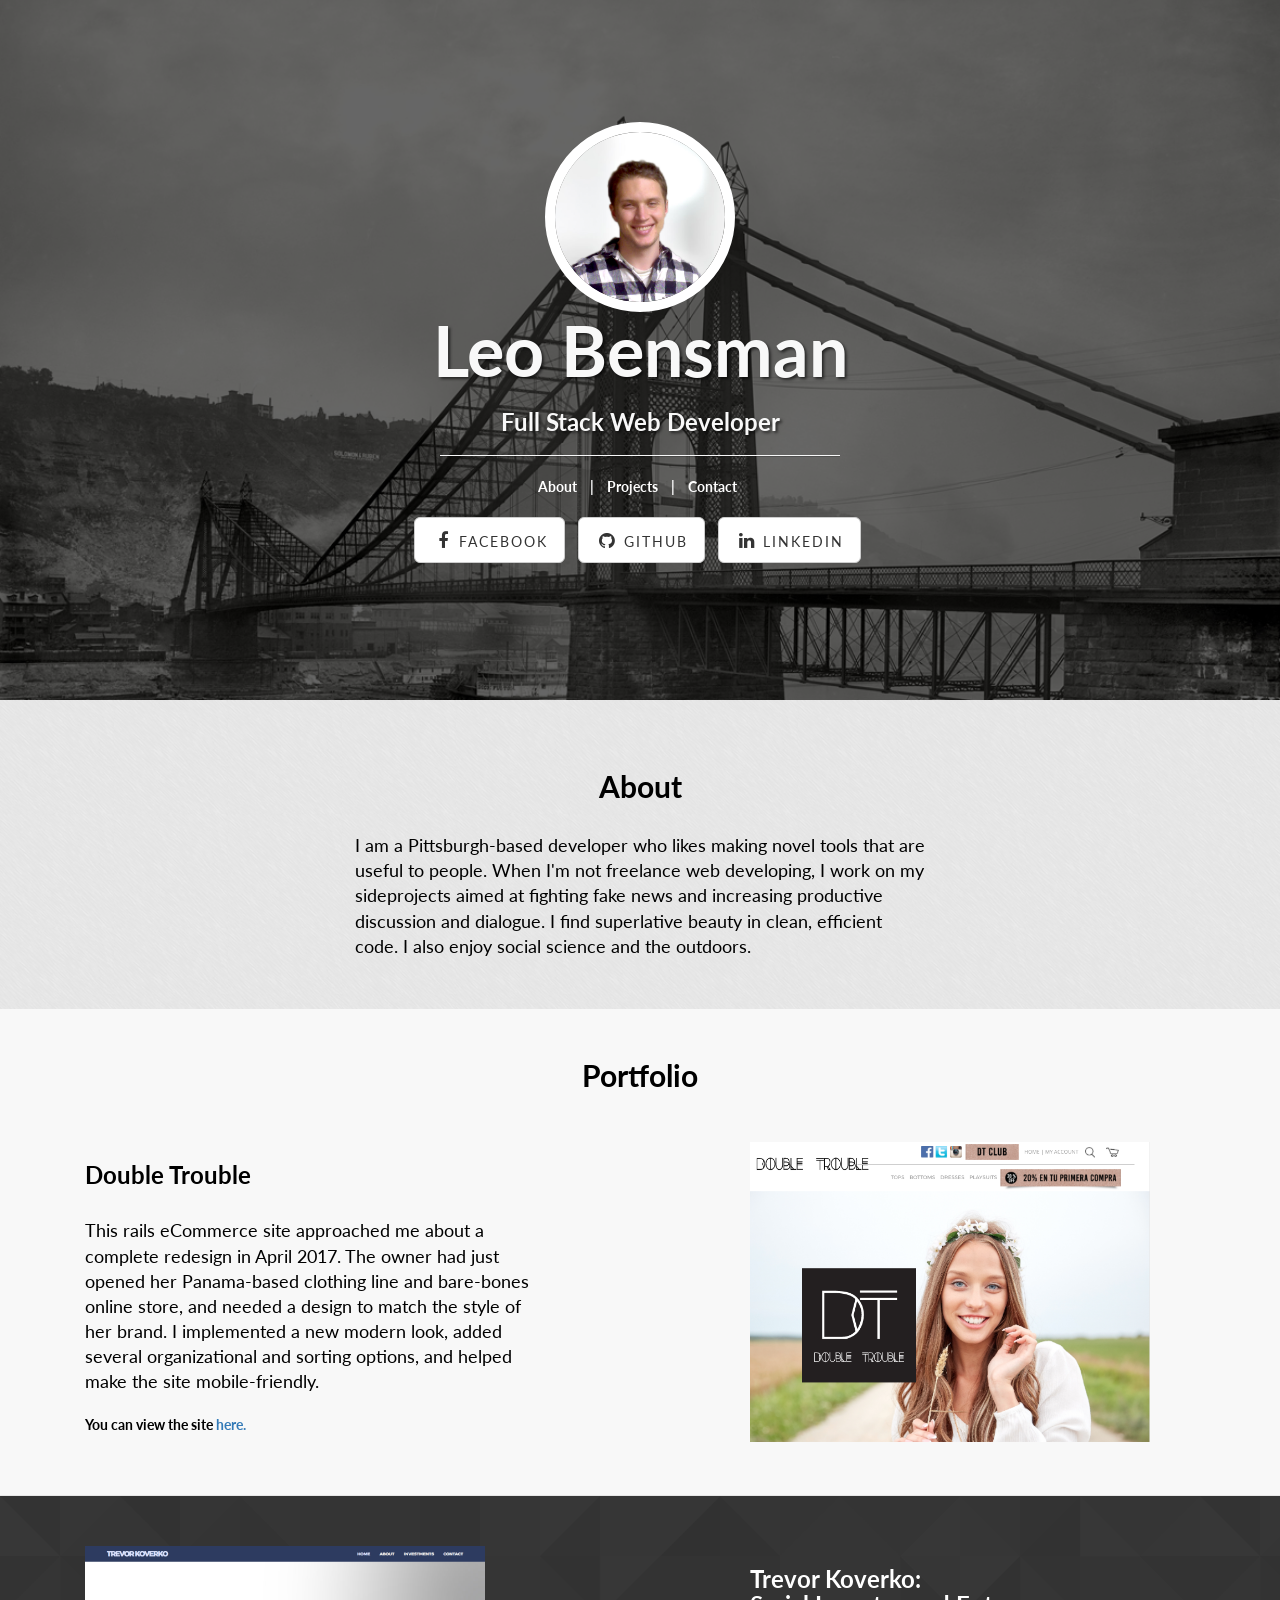
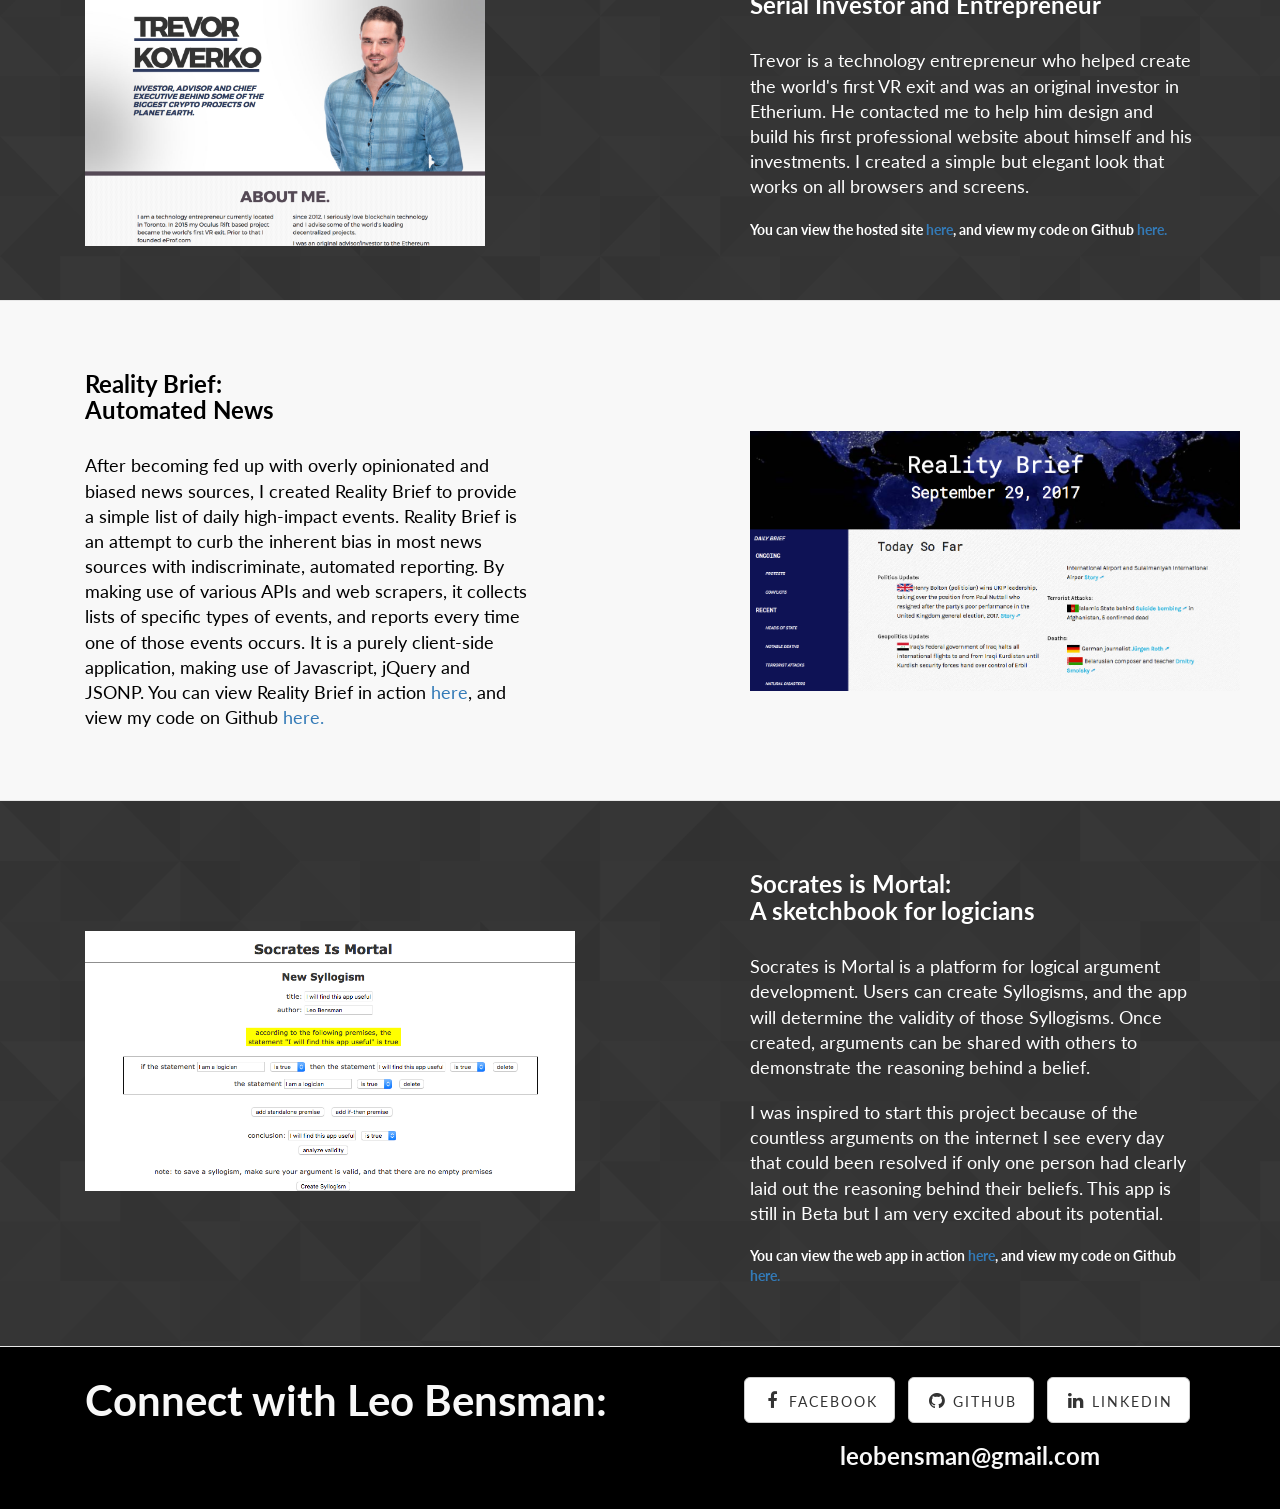
==== index.html @ 029ba8ca "updated information" ====
<!DOCTYPE html>
<html lang="en">

<head>

    <meta charset="utf-8">
    <meta http-equiv="X-UA-Compatible" content="IE=edge">
    <meta name="viewport" content="width=device-width, initial-scale=1">
    <meta name="description" content="">
    <meta name="author" content="">

    <title>Leo Bensman</title>

    <!-- CSS Recet -->
    <link href="css/reset.min.css" rel="stylesheet">

    <!-- Bootstrap Core CSS -->
    <link href="css/bootstrap.min.css" rel="stylesheet">

    <!-- Custom CSS -->
    <link href="css/landing-page.css" rel="stylesheet">

    <!-- Custom Fonts -->
    <link href="font-awesome/css/font-awesome.min.css" rel="stylesheet" type="text/css">
    <link href="https://fonts.googleapis.com/css?family=Lato:300,400,700,300italic,400italic,700italic" rel="stylesheet" type="text/css">

    <!-- HTML5 Shim and Respond.js IE8 support of HTML5 elements and media queries -->
    <!-- WARNING: Respond.js doesn't work if you view the page via file:// -->
    <!--[if lt IE 9]>
        <script src="https://oss.maxcdn.com/libs/html5shiv/3.7.0/html5shiv.js"></script>
        <script src="https://oss.maxcdn.com/libs/respond.js/1.4.2/respond.min.js"></script>
    <![endif]-->

</head>

<body>

    <!-- Header -->
    <div class="background-image"></div>
    <div class="intro-header">
        <div class="container">

            <div class="row">
                <div class="col-lg-12">
                    <div class="intro-message">
                        <img id='profile' src="img/profile.png">
                        <h1>Leo Bensman</h1>
                        <h3>Full Stack Web Developer</h3>
                        <hr class="intro-divider">
                        <ul class="list-inline">
                            <li>
                                <a href="#about">About</a>
                            </li>
                            <li class="footer-menu-divider">|</li>
                            <li>
                                <a href="#projects">Projects</a>
                            </li>
                            <!-- <li class="footer-menu-divider">|</li> -->
                            <!-- <li> -->
                                <!-- <a href="#samples">Code Samples</a> -->
                            <!-- </li> -->
                            <!-- <li class="footer-menu-divider">|</li>                        
                                <a target="_blank" href="./leobensman_resume.pdf">Resumé</a>
                            </li> -->
                            <li class="footer-menu-divider">|</li> 
                            <li>                       
                                <a href="#contact">Contact</a>
                            </li>
                        </ul>
                        <ul class="list-inline intro-social-buttons">
                            <li>
                                <a href="https://facebook.com/leobensman" class="btn btn-default btn-lg"><i class="fa fa-facebook fa-fw"></i> <span class="network-name">Facebook</span></a>
                            </li>
                            <li>
                                <a href="https://github.com/LeoPCI" class="btn btn-default btn-lg"><i class="fa fa-github fa-fw"></i> <span class="network-name">Github</span></a>
                            </li>
                            <li>
                                <a href="https://www.linkedin.com/in/leo-bensman-19858359" class="btn btn-default btn-lg"><i class="fa fa-linkedin fa-fw"></i> <span class="network-name">Linkedin</span></a>
                            </li>
                        </ul>

                    </div>
                </div>
            </div>

        </div>
        <!-- /.container -->

    </div>
    <!-- /.intro-header -->

    <div id="paralax-spacing"></div>

    <!-- Page Content -->
    <div id="page-content">
    <a  name="about"></a>

    <div class="content-section-c">

        <div class="container about">
            <div class="row">
                    <h2 class="section-heading">About</h2>
                    <p class="lead">I am a Pittsburgh-based developer who likes making novel tools that are useful to people. When I'm not freelance web developing, I work on my sideprojects aimed at fighting fake news and increasing productive discussion and dialogue. I find superlative beauty in clean, efficient code. I also enjoy social science and the outdoors.</p>
            </div>

        </div>
        <!-- /.container -->

    </div>
    <!-- /#about -->

    <div id="project-header"><h2 class="section-heading">Portfolio</h2></div>

	<a  name="projects"></a>

    <div class="content-section-a">

        <div class="container">

            <div class="row">
                <div class="col-lg-5 col-sm-6">
                    <div class="clearfix"></div>
                    <h3 class="section-heading">Double Trouble</h3>
                    <p class="lead">This rails eCommerce site approached me about a complete redesign in April 2017. The owner had just opened her Panama-based clothing line and bare-bones online store, and needed a design to match the style of her brand. I implemented a new modern look, added several organizational and sorting options, and helped make the site mobile-friendly. <p>You can view the site <a target="_blank" href="http://shopdoubletrouble.com/">here.</a></p>
                </div>
                <div class="col-lg-5 col-lg-offset-2 col-sm-6">
                        <div class="webpiece" id="doubletrouble">
                        <div class="clickme">
                            <a target="_blank" href="https://leopci.github.io/Berkshire_Midwifery/"><div class="fullclick">visit website</div></a>
                        </div>
                    </div>
                </div>
            </div>

        </div>
        <!-- /.container -->

    </div>
    <!-- /.content-section-a -->

    <div class="content-section-b">

        <div class="container">

            <div class="row">
                <div class="col-lg-5 col-lg-offset-1 col-sm-push-6  col-sm-6">
                    <div class="clearfix"></div>
                    <h3 class="section-heading">Trevor Koverko:<br>Serial Investor and Entrepreneur</h3>
                    <p class="lead">Trevor is a technology entrepreneur who helped create the world's first VR exit and was an original investor in Etherium. He contacted me to help him design and build his first professional website about himself and his investments. I created a simple but elegant look that works on all browsers and screens.</p> <p> You can view the hosted site <a target="_blank" href="https://leopci.github.io/Trevor_Koverko/">here</a>, and view my code on Github <a target="_blank" href="https://github.com/LeoPCI/socratesismortal/">here.</a></p> 
                </div>
                <div class="col-lg-5 col-sm-pull-6  col-sm-6">
                    <!-- <img class="img-responsive" src="img/SocratesIsMortal.png" alt=""> -->
                    <div class="webpiece" id="trevor">
                        <div class="clickme">
                            <a target="_blank" href="http://www.socratesismortal.com"><div class="rightclick">visit website</div></a><a target="_blank" href="https://github.com/LeoPCI/socratesismortal"><div class="leftclick">view code on Github</div></a>
                        </div>
                    </div>
                </div>

            </div>
            <!-- /.container -->

        </div>
    </div>

    <!-- /.content-section-b -->

    <div class="content-section-a">

        <div class="container">
            <div class="row">
                <div class="col-lg-5 col-sm-6">
                    <h3 class="section-heading">Reality Brief:<br>Automated News</h3>
                    <p class="lead">After becoming fed up with overly opinionated and biased news sources, I created Reality Brief to provide a simple list of daily high-impact events. Reality Brief is an attempt to curb the inherent bias in most news sources with indiscriminate, automated reporting. By making use of various APIs and web scrapers, it collects lists of specific types of events, and reports every time one of those events occurs. It is a purely client-side application, making use of Javascript, jQuery and JSONP. You can view Reality Brief in action <a target="_blank" href="http://www.realitybrief.com">here</a>, and view my code on Github <a target="_blank" href="https://github.com/LeoPCI/news_machine/">here.</a></p>
                </div>
                <div class="col-lg-5 col-lg-offset-2 col-sm-6">
                    <!-- <img class="img-responsive" src="img/news_machine.png" alt="">-->
                    <div class="webpiece" id="news">
                        <div class="clickme">
                            <a target="_blank" href="http://www.realitybrief.com"><div class="rightclick">visit website</div></a><a target="_blank" href="https://github.com/LeoPCI/news_machine/"><div class="leftclick">view code on Github</div></a>
                        </div>
                    </div>
                </div>
            </div>

        </div>
        <!-- /.container -->

    </div>
    <!-- /.content-section-a -->

    <div class="content-section-b">

        <div class="container">

            <div class="row">
                <div class="col-lg-5 col-lg-offset-1 col-sm-push-6  col-sm-6">
                    <div class="clearfix"></div>
                    <h3 class="section-heading">Socrates is Mortal:<br>A sketchbook for logicians</h3>
                    <p class="lead">Socrates is Mortal is a platform for logical argument development. Users can create Syllogisms, and the app will determine the validity of those Syllogisms. Once created, arguments can be shared with others to demonstrate the reasoning behind a belief. </p><p class="lead">I was inspired to start this project because of the countless arguments on the internet I see every day that could been resolved if only one person had clearly laid out the reasoning behind their beliefs. This app is still in Beta but I am very excited about its potential. <p> You can view the web app in action <a target="_blank" href="http://www.socratesismortal.com">here</a>, and view my code on Github <a target="_blank" href="https://github.com/LeoPCI/socratesismortal/">here.</a></p> 
                </div>
                <div class="col-lg-5 col-sm-pull-6  col-sm-6">
                    <!-- <img class="img-responsive" src="img/SocratesIsMortal.png" alt=""> -->
                    <div class="webpiece" id="socrates">
                        <div class="clickme">
                            <a target="_blank" href="http://www.socratesismortal.com"><div class="rightclick">visit website</div></a><a target="_blank" href="https://github.com/LeoPCI/socratesismortal"><div class="leftclick">view code on Github</div></a>
                        </div>
                    </div>
            </div>

        </div>
        <!-- /.container -->

    </div>

    <!-- <a  name="samples"></a> -->

    <!-- <div class="content-section-c"> -->

        <!-- <div class="container extra"> -->
<!-- 
                <h2 class="section-heading">Mini Projects</h2>
                <div class="row">

                <div class="col-lg-5 col-lg-offset-2 col-sm-6" id="sample">
                    <p>Conway's Game of Life<br>
                        <a target="_blank" href="https://leopci.github.io/Conways-Game-of-Life/">URL</a><br>
                        <a target="_blank" href="https://github.com/LeoPCI/Conways-Game-of-Life">Github</a>
                    </p>
                    <p>Hangman<br>
                        <a target="_blank" href="https://hangmanwithsinatra.herokuapp.com/">URL</a><br>
                        <a target="_blank" href="https://github.com/LeoPCI/hangman">Github</a>
                    </p>
                </div>
                <div class="col-lg-5 col-sm-6" id="sample">
                    <img class="img-responsive" src="img/conway.png" alt=""><br>
                    <img class="img-responsive" src="img/hangman.png" alt=""><br> 
                </div>
                <div class="col-lg-5 col-lg-offset-2 col-sm-6" id="sample">
                    <p>Sample Webstore<br>
                        <a target="_blank" href="https://leopci.github.io/qlik_store_frontpage/">URL</a><br>
                        <a target="_blank" href="https://github.com/LeoPCI/qlik_store_frontpage">Github</a>
                    </p>
                    <p>Caesar Cypher: <br>low-quality encryption<br>
                        <a target="_blank" href="https://caesarcypher.herokuapp.com/">URL</a><br>
                        <a target="_blank" href="https://github.com/LeoPCI/caesar_cypher_with_sinatra">Github</a>
                    </p>
                </div>
                <div class="col-lg-5 col-sm-6" id="sample">
                    <img class="img-responsive" src="img/webstore.png"><br>
                    <img class="img-responsive" src="img/cypher.png">
                </div>
                </div>
            </div>

            </div> -->

       <!--  </div> -->
        <!-- /.container -->

    </div>
    <!-- /.content-section-a -->


	<a  name="contact"></a>
    <div class="banner">

        <div class="container">

            <div class="row">
                <div class="col-lg-6">
                    <h2>Connect with Leo Bensman:</h2>
                </div>
                <div class="col-lg-6">
                    <ul class="list-inline banner-social-buttons">
                        <li>
                            <a href="https://facebook.com/leobensman" class="btn btn-default btn-lg"><i class="fa fa-facebook fa-fw"></i> <span class="network-name">Facebook</span></a>
                        </li>
                        <li>
                            <a href="https://github.com/LeoPCI" class="btn btn-default btn-lg"><i class="fa fa-github fa-fw"></i> <span class="network-name">Github</span></a>
                        </li>
                        <li>
                            <a href="https://www.linkedin.com/in/leo-bensman-19858359" class="btn btn-default btn-lg"><i class="fa fa-linkedin fa-fw"></i> <span class="network-name">Linkedin</span></a>
                        </li>
                    </ul>
                </div>
            <h3>leobensman@gmail.com</h3>
            </div>

        </div>
        <!-- /.container -->

    </div>

    </div> 
    <!-- /#page-content -->
    
    <!-- /.banner -->

    <!-- jQuery -->
    <script src="js/jquery.js"></script>

    <!-- Bootstrap Core JavaScript -->
    <script src="js/bootstrap.min.js"></script>
    <!-- Custom Javascript -->
    <script src="js/custom.js"></script>

</body>

</html>
---- css/landing-page.css ----
/*
 * Start Bootstrap - Landing Page (http://startbootstrap.com/)
 * Copyright 2013-2016 Start Bootstrap
 * Licensed under MIT (https://github.com/BlackrockDigital/startbootstrap/blob/gh-pages/LICENSE)
 */

 /*preinstalled*/

body,
html {
    width: 100%;
    height: 100%;
}

body,
h1,
h2,
h3,
h4,
h5,
h6 {
    font-family: "Lato","Helvetica Neue",Helvetica,Arial,sans-serif;
    font-weight: 700;
}

.topnav {
    font-size: 14px; 
}

.lead {
    font-size: 18px;
    font-weight: 400;
    text-align: left;
}

.about .lead {
    width: 50%;
    margin: auto;
}

.intro-header {
    /*padding-top: 50px;*/ /* If you're making other pages, make sure there is 50px of padding to make sure the navbar doesn't overlap content! */
    text-align: center;
    color: #f8f8f8;
    left: 0;
}

.background-image {
    position: fixed;
    width: 100%;
    height: 100%;
    background: url(../background.jpg) no-repeat center center;
    background-size: cover;
    -webkit-filter: brightness(.4)
}

.intro-message {
    position: relative;
    padding-top: 20%;
    padding-bottom: 20%;
}

.intro-message > h1 {
    margin: 0;
    text-shadow: 2px 2px 3px rgba(0,0,0,0.6);
    font-size: 5em;
}

.intro-divider {
    width: 400px;
    border-top: 1px solid #f8f8f8;
    border-bottom: 1px solid rgba(0,0,0,0.2);
}

.intro-message > h3 {
    text-shadow: 2px 2px 3px rgba(0,0,0,0.6);
}

@media(max-width:767px) {
    .intro-message {
        padding-bottom: 15%;
    }

    .intro-message > h1 {
        font-size: 3em;
    }

    ul.intro-social-buttons > li {
        display: block;
        margin-bottom: 20px;
        padding: 0;
    }

    ul.intro-social-buttons > li:last-child {
        margin-bottom: 0;
    }

    .intro-divider {
        width: 100%;
    }
}

.network-name {
    text-transform: uppercase;
    font-size: 14px;
    font-weight: 400;
    letter-spacing: 2px;
}

.content-section-a {
    padding: 50px 0;
    background-color: #f8f8f8;
    position: relative;
    color: black;
}

.content-section-b {
    padding: 50px 0;
    border-top: 1px solid #e7e7e7;
    border-bottom: 1px solid #e7e7e7;
    background:url(../img/footer_lodyas.png);
    color: white;
    position: relative;
}

.section-heading {
    margin-bottom: 30px;
}

.section-heading-spacer {
    float: left;
    width: 200px;
    border-top: 3px solid #e7e7e7;
}

.banner {
    padding: 30px 0;
    color: #f8f8f8;
    /*background: rgba(0,0,0,0.7);*/
    background-color: black;
    background-size: cover;
    position: relative;
    /*top: 90;*/
    /*background:url(../img/footer_lodyas.png);*/
}

.banner h2 {
    margin: 0;
    text-shadow: 2px 2px 3px rgba(0,0,0,0.6);
    font-size: 3em;
}

.banner h3 {
    float: right;
    margin-right: 110px;
}

.banner ul {
    margin-bottom: 0;
}

.banner-social-buttons {
    float: right;
    margin-top: 0;
}

@media(max-width:1199px) {
    ul.banner-social-buttons {
        float: left;
        margin-top: 15px;
    }
}

@media(max-width:767px) {
    .banner h2 {
        margin: 0;
        text-shadow: 2px 2px 3px rgba(0,0,0,0.6);
        font-size: 3em;
    }

    ul.banner-social-buttons > li {
        display: block;
        margin-bottom: 20px;
        padding: 0;
    }

    ul.banner-social-buttons > li:last-child {
        margin-bottom: 0;
    }
}

footer {
    padding: 50px 0;
    background-color: #f8f8f8;
    position: relative;
}

p.copyright {
    margin: 15px 0 0;
}


/*custom*/

/*.extra div {
    border: 4px solid white;
    float: left;
    max-width: 400px;
    display: inline-block;
}*/

#sample {
    position: relative;
    float: left;
    width: auto;
}

#sample img {
    height: 80px;
}

#sample p {
    padding-bottom: 30px;
    text-align: left;
}

a {
    padding-top: 10px;
}

/*parallax*/
#page-content {
    position: relative;
}

.intro-header {
    position: absolute;
    width: 100%;
    top: -120px;
}

#paralax-spacing {
    height: 700px;
    width: 1px;
}

/*Image Hover*/
.webpiece {
    height: 260px;
    width: 490px;
    margin-top: 80px;
}

.clickme {
    width: 100%;
    height: 100%;
    display: none;
}

.leftclick, .rightclick, .fullclick {
    display: inline-block;
    width: 50%;
    height: 100%;
    text-align: center;
    line-height: 250px;
    color: rgba(255,255,255,.6);
    font-size: 1.4em;
}

.leftclick {
    background-color: rgba(0,0,0,0.2);;
}

.rightclick {
    background-color: rgba(0,0,0,.2);
}

.fullclick {
    width: 100%;
    line-height: 300px;
    background-color: rgba(0,0,0,.2);;
}

/*specific image previews*/
#news {
    background: url(../img/realitybrief.png);
    background-size: 100%;
}

#socrates {
    background: url(../img/SocratesIsMortal.png);
    background-size: 100%;
}

#doubletrouble {
    background: url(../img/doubletrouble.png);
    background-size: 100%;
    height: 300px;
    width: 400px;
    margin-top: 0px;
}

#trevor {
    background: url(../img/trevor.png);
    background-size: 100%;
    height: 300px;
    width: 400px;
    margin-top: 0px;
}

/*#midwife {
    background: url(../img/berkshire_midwifery.png);
    background-size: 100%;
}*/

/*profile image*/
#profile {
    width: 190px;
    border-radius: 150px;
    margin-top: 20px;
    border: 10px solid white;
}

/*about me*/
.content-section-c {
    padding: 50px 0;
    background: url(../img/brushed.png);
    position: relative;
    color: black;
    text-align: center;
}

/*not footer*/
#notfooter {
    text-align: center;
    padding: 10px;
    margin: 0px;
}

/*navigation*/
ul a {
    color: white;
}

ul {
    margin-bottom: 20px;
}

ul a:hover {
    color: white;
}

/*project header*/
#project-header {
    width: 100%;
    text-align: center;
    padding-top: 50px;
    color: black;
    background-color: #f8f8f8;
}

#project-header .section-heading {
    margin: 0;
}

.row {
    margin: 0;
}
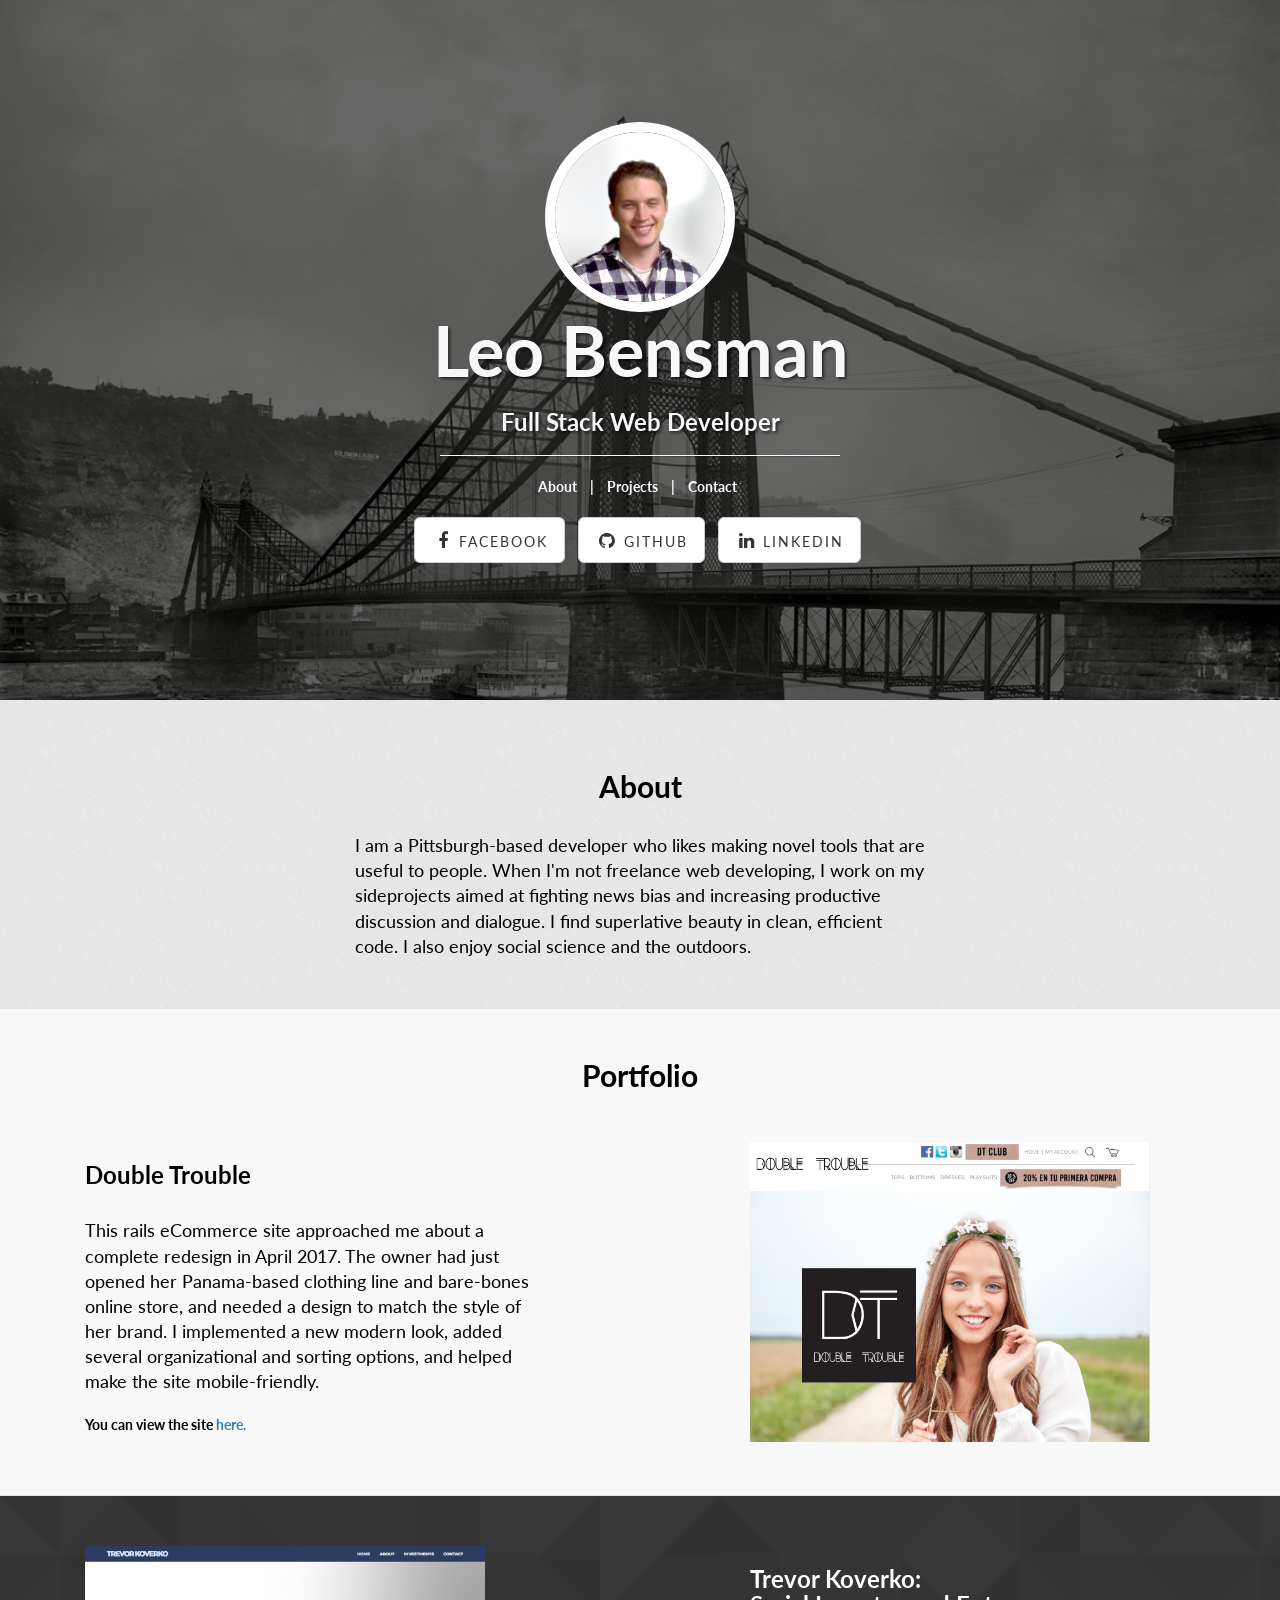
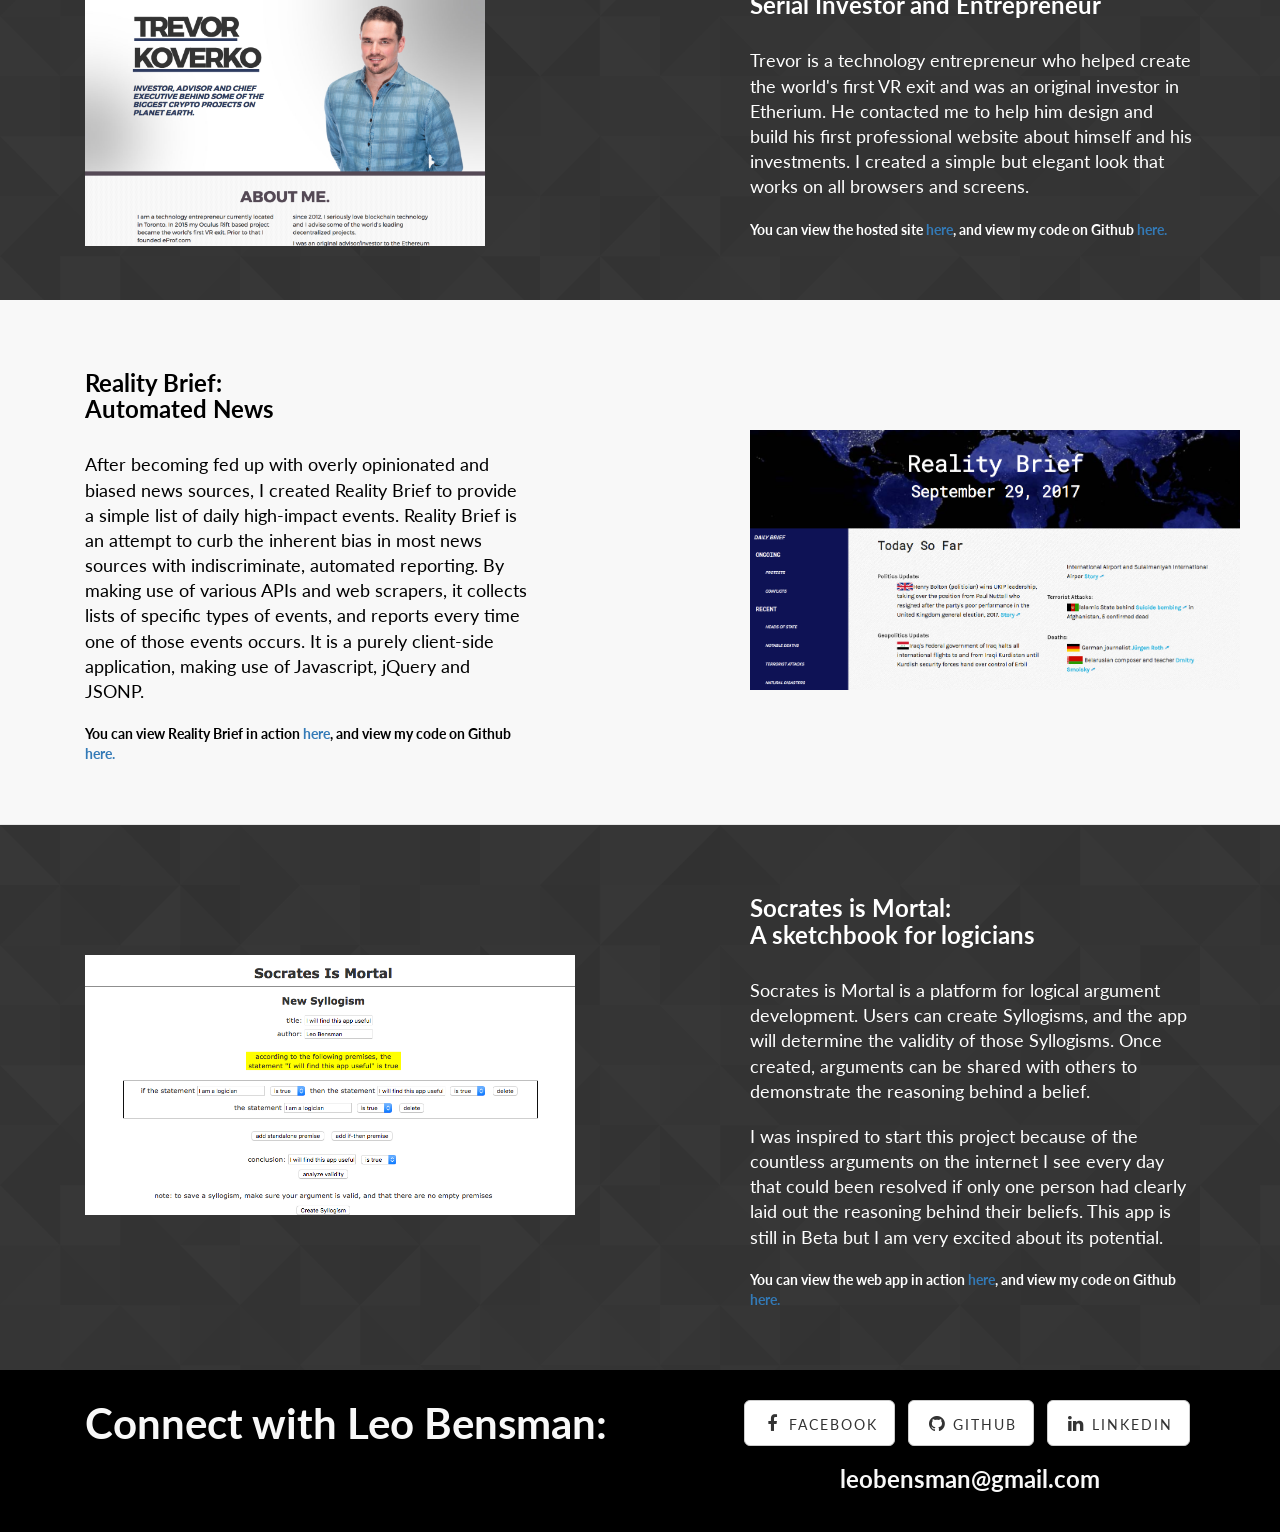
==== commit e5bc4cea: "updated information" ====
--- a/index.html
+++ b/index.html
@@ -100,7 +100,7 @@
         <div class="container about">
             <div class="row">
                     <h2 class="section-heading">About</h2>
-                    <p class="lead">I am a Pittsburgh-based developer who likes making novel tools that are useful to people. When I'm not freelance web developing, I work on my sideprojects aimed at fighting fake news and increasing productive discussion and dialogue. I find superlative beauty in clean, efficient code. I also enjoy social science and the outdoors.</p>
+                    <p class="lead">I am a Pittsburgh-based developer who likes making novel tools that are useful to people. When I'm not freelance web developing, I work on my sideprojects aimed at fighting news bias and increasing productive discussion and dialogue. I find superlative beauty in clean, efficient code. I also enjoy social science and the outdoors.</p>
             </div>
 
         </div>
@@ -171,7 +171,7 @@
             <div class="row">
                 <div class="col-lg-5 col-sm-6">
                     <h3 class="section-heading">Reality Brief:<br>Automated News</h3>
-                    <p class="lead">After becoming fed up with overly opinionated and biased news sources, I created Reality Brief to provide a simple list of daily high-impact events. Reality Brief is an attempt to curb the inherent bias in most news sources with indiscriminate, automated reporting. By making use of various APIs and web scrapers, it collects lists of specific types of events, and reports every time one of those events occurs. It is a purely client-side application, making use of Javascript, jQuery and JSONP. You can view Reality Brief in action <a target="_blank" href="http://www.realitybrief.com">here</a>, and view my code on Github <a target="_blank" href="https://github.com/LeoPCI/news_machine/">here.</a></p>
+                    <p class="lead">After becoming fed up with overly opinionated and biased news sources, I created Reality Brief to provide a simple list of daily high-impact events. Reality Brief is an attempt to curb the inherent bias in most news sources with indiscriminate, automated reporting. By making use of various APIs and web scrapers, it collects lists of specific types of events, and reports every time one of those events occurs. It is a purely client-side application, making use of Javascript, jQuery and JSONP. <p> You can view Reality Brief in action <a target="_blank" href="http://www.realitybrief.com">here</a>, and view my code on Github <a target="_blank" href="https://github.com/LeoPCI/news_machine/">here.</a></p>
                 </div>
                 <div class="col-lg-5 col-lg-offset-2 col-sm-6">
                     <!-- <img class="img-responsive" src="img/news_machine.png" alt="">-->
--- a/css/landing-page.css
+++ b/css/landing-page.css
@@ -117,7 +117,7 @@
 .content-section-b {
     padding: 50px 0;
     border-top: 1px solid #e7e7e7;
-    border-bottom: 1px solid #e7e7e7;
+    /*border-bottom: 1px solid #e7e7e7;*/
     background:url(../img/footer_lodyas.png);
     color: white;
     position: relative;
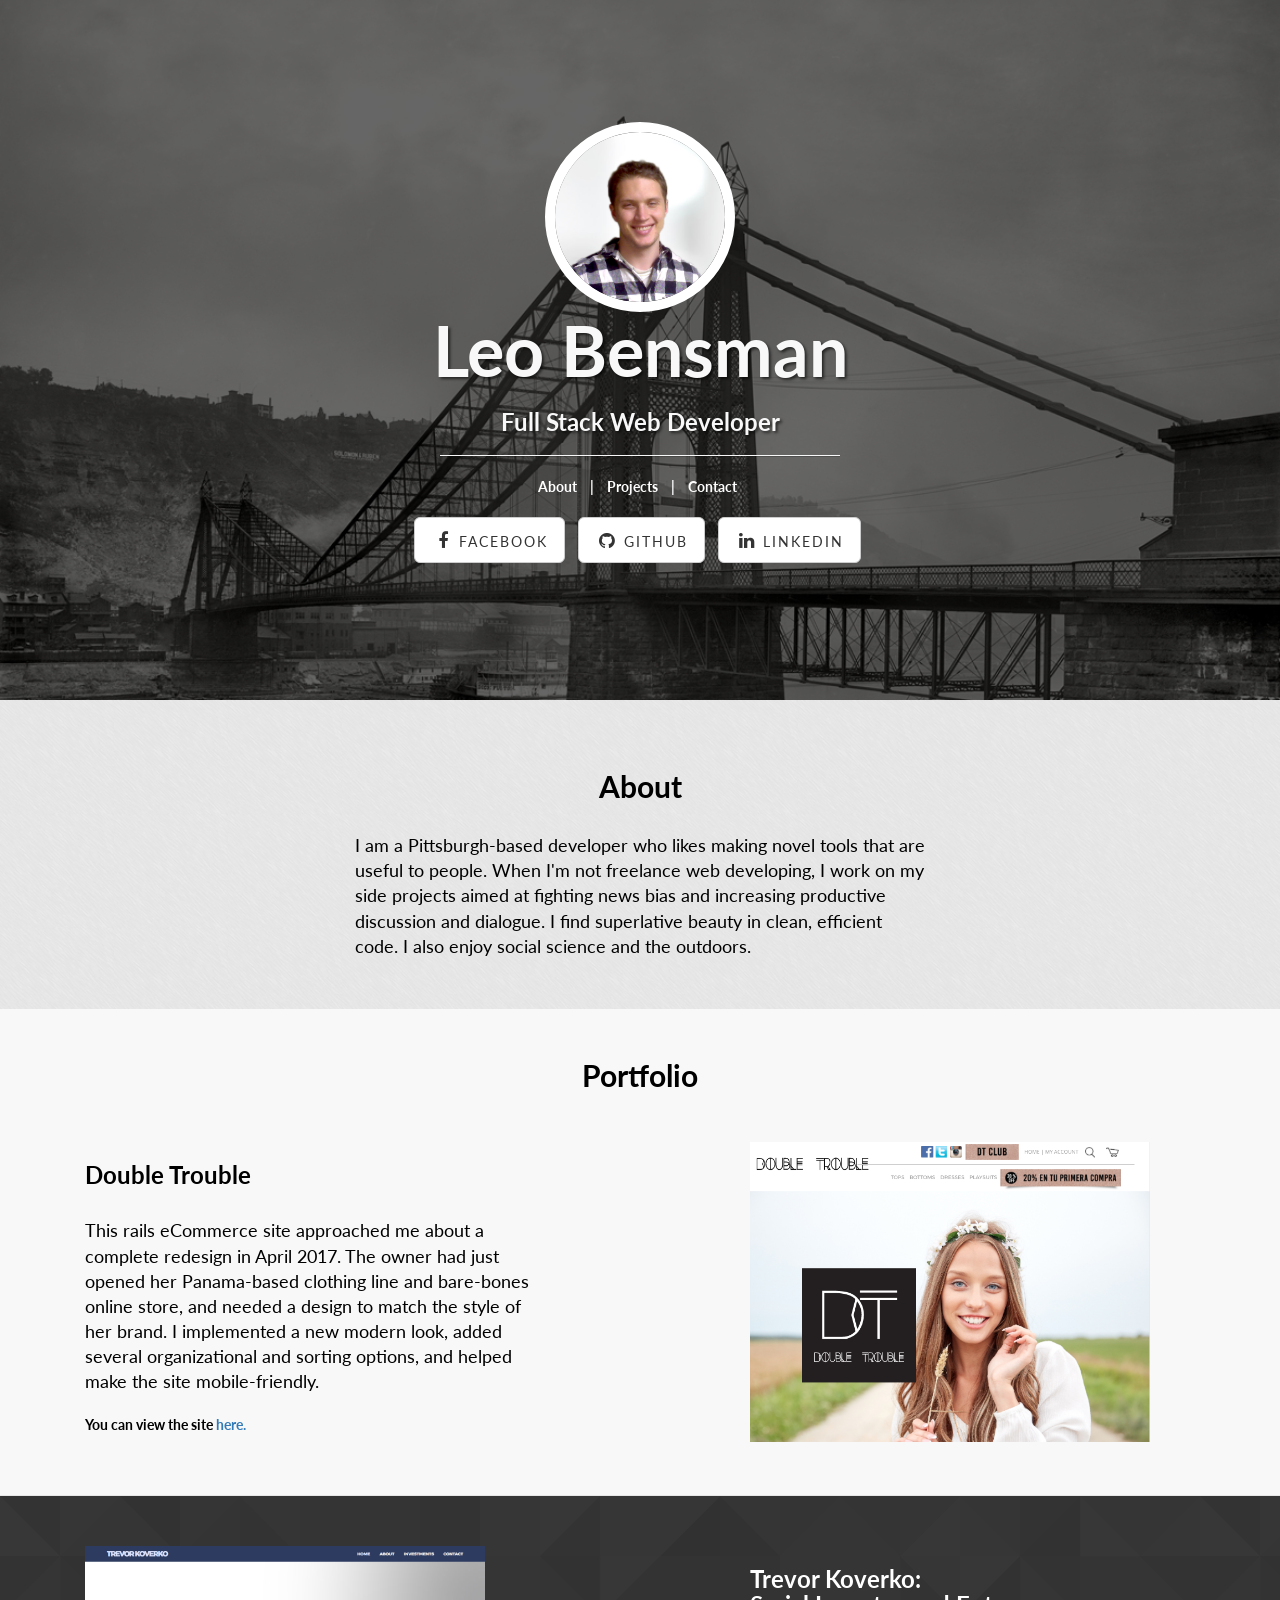
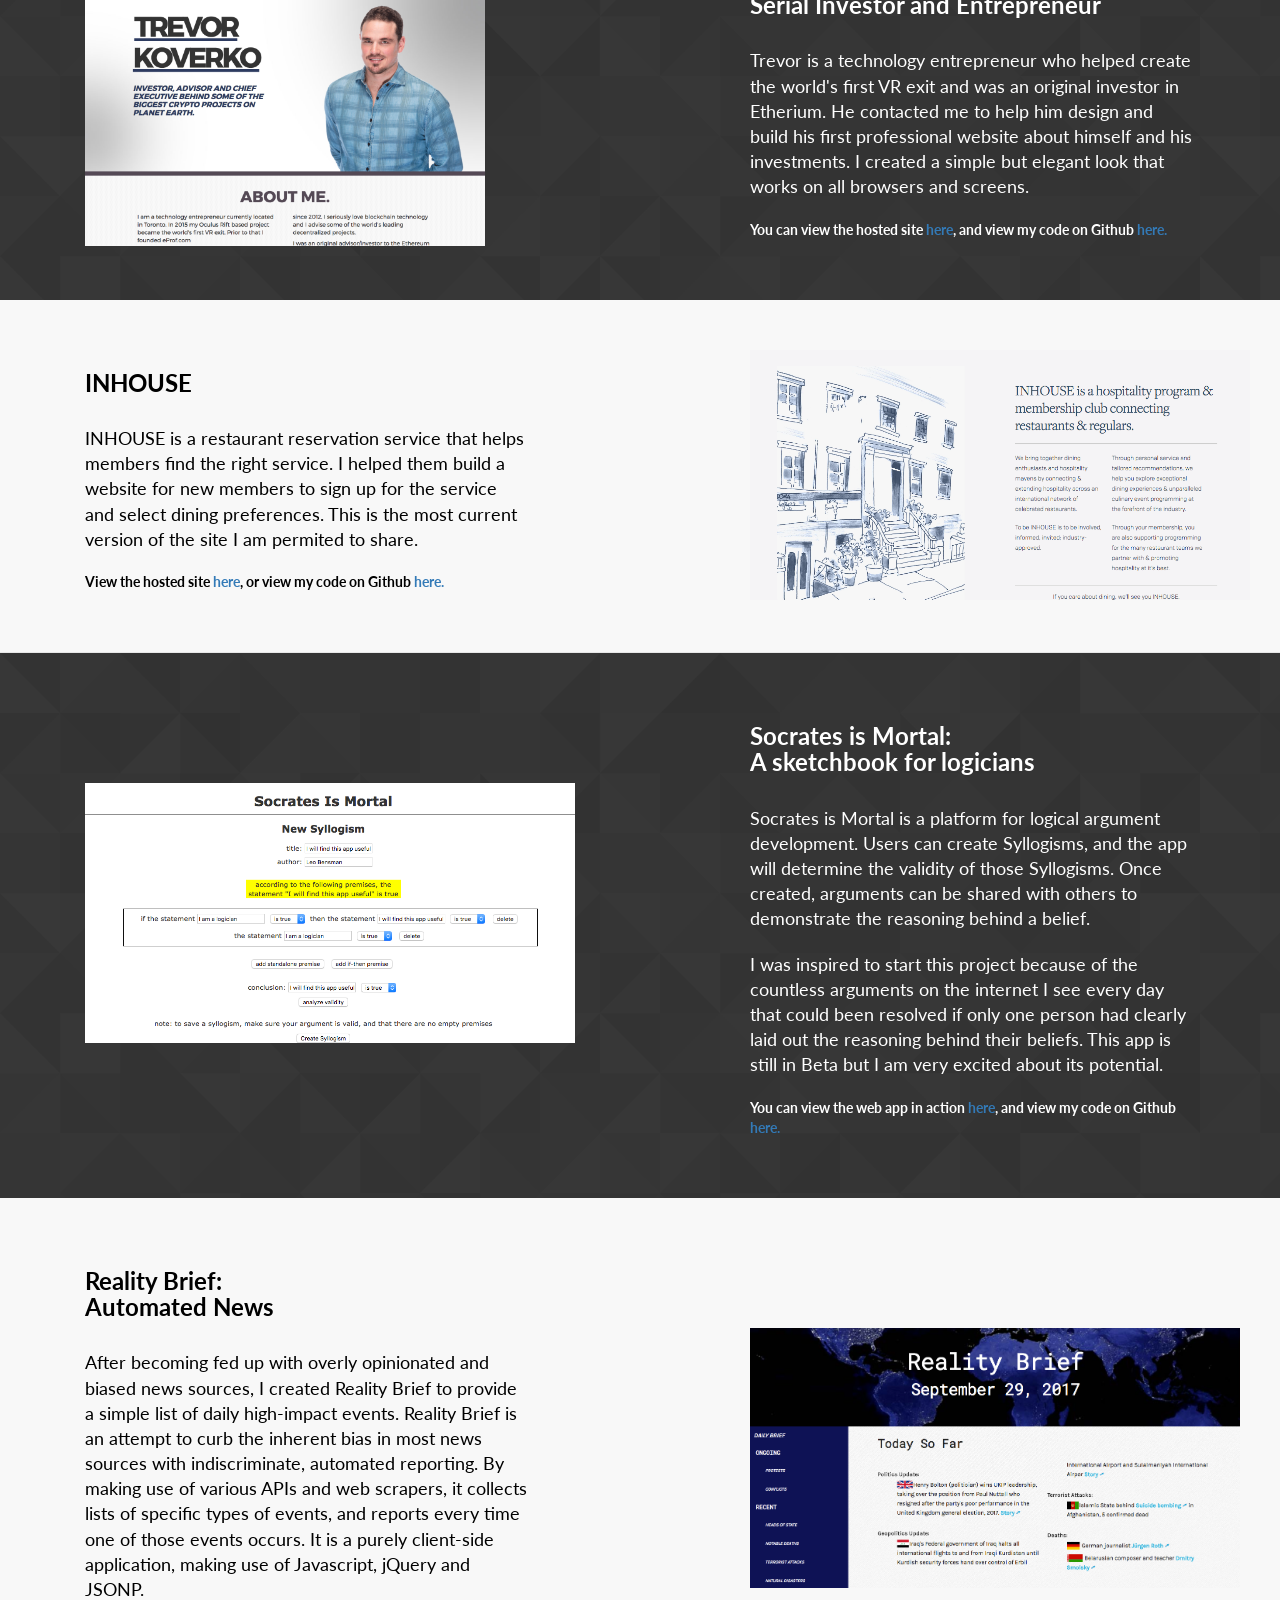
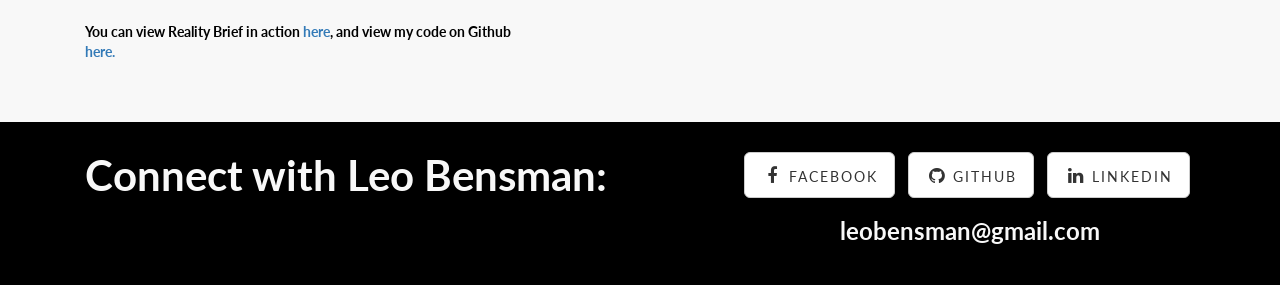
==== commit e78fafc3: "updated information" ====
--- a/index.html
+++ b/index.html
@@ -100,7 +100,7 @@
         <div class="container about">
             <div class="row">
                     <h2 class="section-heading">About</h2>
-                    <p class="lead">I am a Pittsburgh-based developer who likes making novel tools that are useful to people. When I'm not freelance web developing, I work on my sideprojects aimed at fighting news bias and increasing productive discussion and dialogue. I find superlative beauty in clean, efficient code. I also enjoy social science and the outdoors.</p>
+                    <p class="lead">I am a Pittsburgh-based developer who likes making novel tools that are useful to people. When I'm not freelance web developing, I work on my side projects aimed at fighting news bias and increasing productive discussion and dialogue. I find superlative beauty in clean, efficient code. I also enjoy social science and the outdoors.</p>
             </div>
 
         </div>
@@ -126,7 +126,7 @@
                 <div class="col-lg-5 col-lg-offset-2 col-sm-6">
                         <div class="webpiece" id="doubletrouble">
                         <div class="clickme">
-                            <a target="_blank" href="https://leopci.github.io/Berkshire_Midwifery/"><div class="fullclick">visit website</div></a>
+                            <a target="_blank" href="http://shopdoubletrouble.com/"><div class="fullclick">visit website</div></a>
                         </div>
                     </div>
                 </div>
@@ -137,6 +137,7 @@
 
     </div>
     <!-- /.content-section-a -->
+
 
     <div class="content-section-b">
 
@@ -152,7 +153,7 @@
                     <!-- <img class="img-responsive" src="img/SocratesIsMortal.png" alt=""> -->
                     <div class="webpiece" id="trevor">
                         <div class="clickme">
-                            <a target="_blank" href="http://www.socratesismortal.com"><div class="rightclick">visit website</div></a><a target="_blank" href="https://github.com/LeoPCI/socratesismortal"><div class="leftclick">view code on Github</div></a>
+                            <a target="_blank" href="https://leopci.github.io/Trevor_Koverko/"><div class="rightclick">visit website</div></a><a target="_blank" href="https://github.com/LeoPCI/Trevor_Koverko/"><div class="leftclick">view code on Github</div></a>
                         </div>
                     </div>
                 </div>
@@ -170,14 +171,14 @@
         <div class="container">
             <div class="row">
                 <div class="col-lg-5 col-sm-6">
-                    <h3 class="section-heading">Reality Brief:<br>Automated News</h3>
-                    <p class="lead">After becoming fed up with overly opinionated and biased news sources, I created Reality Brief to provide a simple list of daily high-impact events. Reality Brief is an attempt to curb the inherent bias in most news sources with indiscriminate, automated reporting. By making use of various APIs and web scrapers, it collects lists of specific types of events, and reports every time one of those events occurs. It is a purely client-side application, making use of Javascript, jQuery and JSONP. <p> You can view Reality Brief in action <a target="_blank" href="http://www.realitybrief.com">here</a>, and view my code on Github <a target="_blank" href="https://github.com/LeoPCI/news_machine/">here.</a></p>
+                    <h3 class="section-heading">INHOUSE</h3>
+                    <p class="lead">INHOUSE is a restaurant reservation service that helps members find the right service. I helped them build a website for new members to sign up for the service and select dining preferences. This is the most current version of the site I am permited to share. <p> View the hosted site <a target="_blank" href="https://leopci.github.io/INHOUSE/">here</a>, or view my code on Github <a target="_blank" href="https://github.com/LeoPCI/INHOUSE">here.</a></p>
                 </div>
                 <div class="col-lg-5 col-lg-offset-2 col-sm-6">
                     <!-- <img class="img-responsive" src="img/news_machine.png" alt="">-->
-                    <div class="webpiece" id="news">
-                        <div class="clickme">
-                            <a target="_blank" href="http://www.realitybrief.com"><div class="rightclick">visit website</div></a><a target="_blank" href="https://github.com/LeoPCI/news_machine/"><div class="leftclick">view code on Github</div></a>
+                    <div class="webpiece" id="inhouse">
+                        <div class="clickme">
+                            <a target="_blank" href="https://leopci.github.io/INHOUSE/"><div class="rightclick">visit website</div></a><a target="_blank" href="https://github.com/LeoPCI/INHOUSE"><div class="leftclick">view code on Github</div></a>
                         </div>
                     </div>
                 </div>
@@ -206,12 +207,40 @@
                             <a target="_blank" href="http://www.socratesismortal.com"><div class="rightclick">visit website</div></a><a target="_blank" href="https://github.com/LeoPCI/socratesismortal"><div class="leftclick">view code on Github</div></a>
                         </div>
                     </div>
-            </div>
-
-        </div>
-        <!-- /.container -->
-
-    </div>
+                </div>
+
+            </div>
+        <!-- /.container -->
+
+    </div>
+    </div>
+
+
+    <div class="content-section-a">
+
+        <div class="container">
+            <div class="row">
+                <div class="col-lg-5 col-sm-6">
+                    <h3 class="section-heading">Reality Brief:<br>Automated News</h3>
+                    <p class="lead">After becoming fed up with overly opinionated and biased news sources, I created Reality Brief to provide a simple list of daily high-impact events. Reality Brief is an attempt to curb the inherent bias in most news sources with indiscriminate, automated reporting. By making use of various APIs and web scrapers, it collects lists of specific types of events, and reports every time one of those events occurs. It is a purely client-side application, making use of Javascript, jQuery and JSONP. <p> You can view Reality Brief in action <a target="_blank" href="http://www.realitybrief.com">here</a>, and view my code on Github <a target="_blank" href="https://github.com/LeoPCI/news_machine/">here.</a></p>
+                </div>
+                <div class="col-lg-5 col-lg-offset-2 col-sm-6">
+                    <!-- <img class="img-responsive" src="img/news_machine.png" alt="">-->
+                    <div class="webpiece" id="news">
+                        <div class="clickme">
+                            <a target="_blank" href="http://www.realitybrief.com"><div class="rightclick">visit website</div></a><a target="_blank" href="https://github.com/LeoPCI/news_machine/"><div class="leftclick">view code on Github</div></a>
+                        </div>
+                    </div>
+                </div>
+            </div>
+
+        </div>
+        <!-- /.container -->
+
+    </div>
+    <!-- /.content-section-a -->
+
+    <!-- /.content-section-b -->
 
     <!-- <a  name="samples"></a> -->
 
@@ -258,7 +287,6 @@
        <!--  </div> -->
         <!-- /.container -->
 
-    </div>
     <!-- /.content-section-a -->
 
 
--- a/css/landing-page.css
+++ b/css/landing-page.css
@@ -308,6 +308,14 @@
     margin-top: 0px;
 }
 
+#inhouse {
+    background: url(../img/inhouse.png);
+    background-size: 100%;
+    height: 250px;
+    width: 500px;
+    margin-top: 0px;
+}
+
 /*#midwife {
     background: url(../img/berkshire_midwifery.png);
     background-size: 100%;
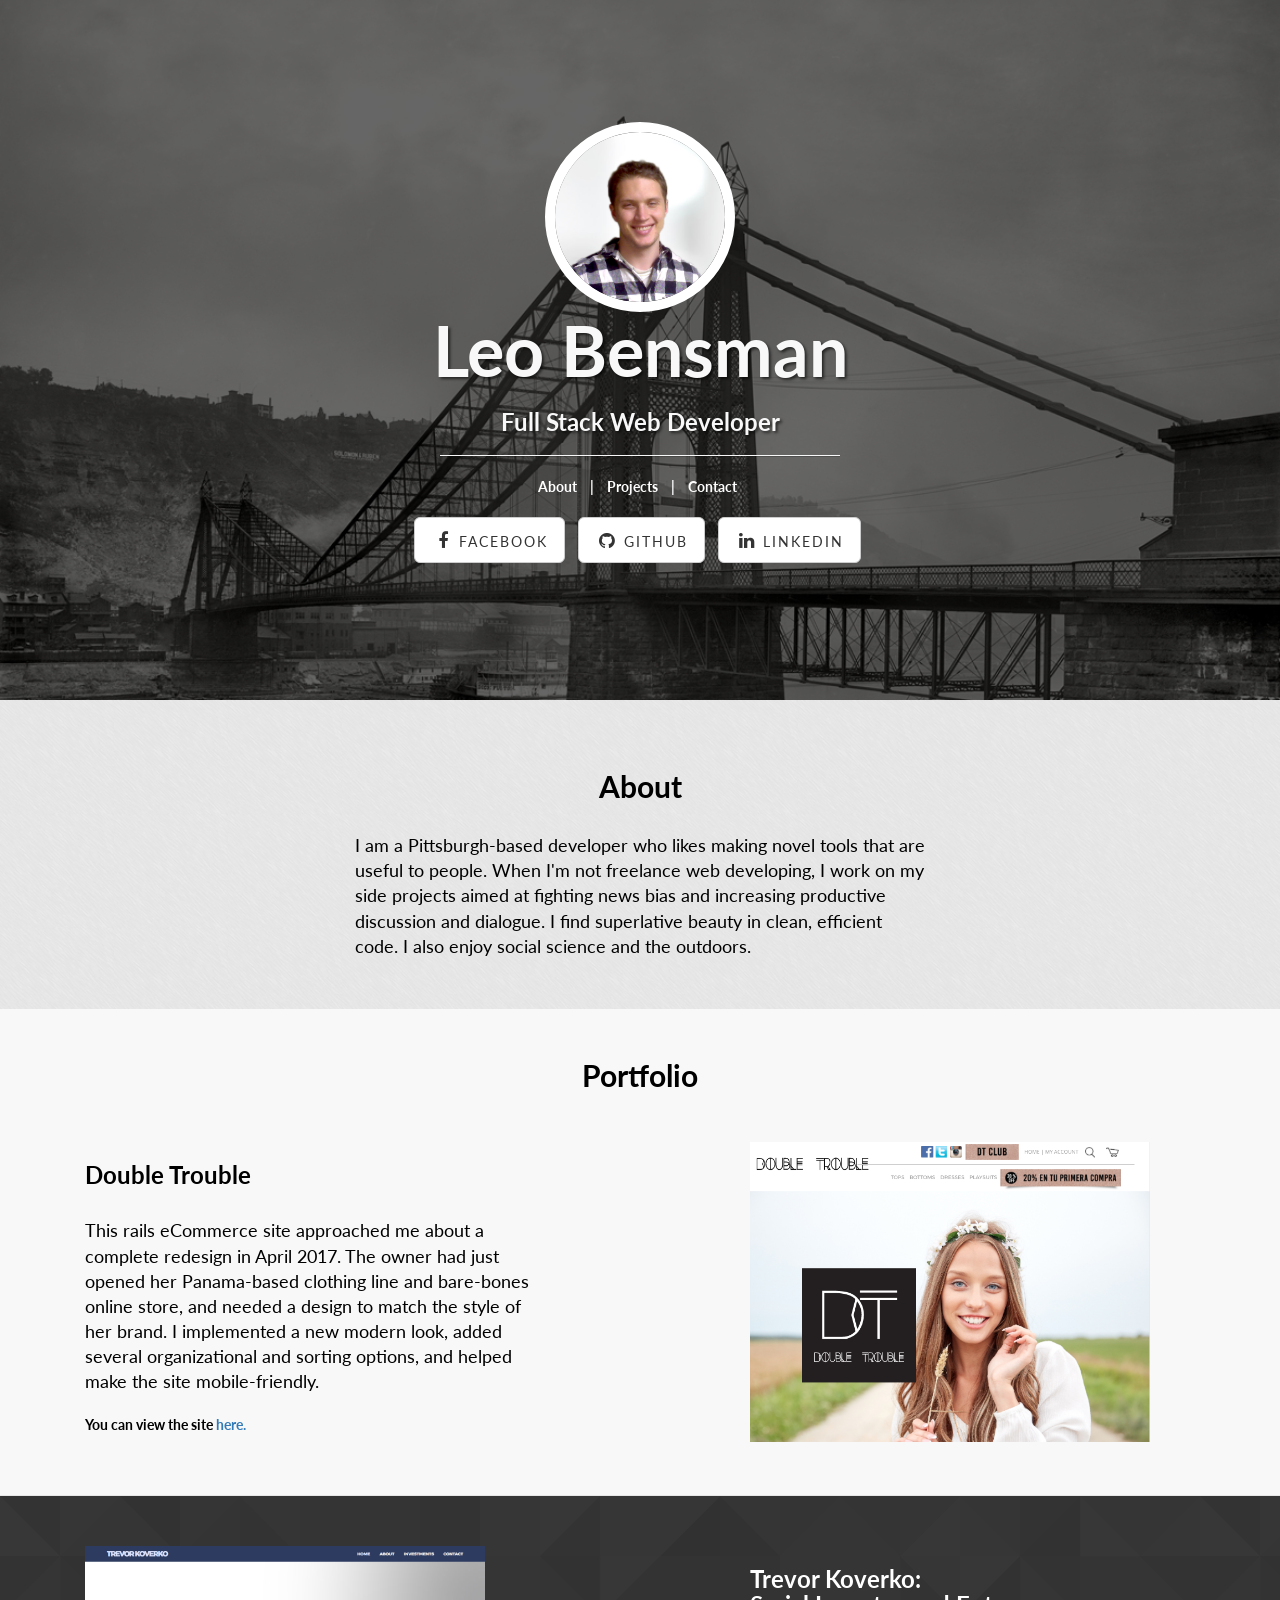
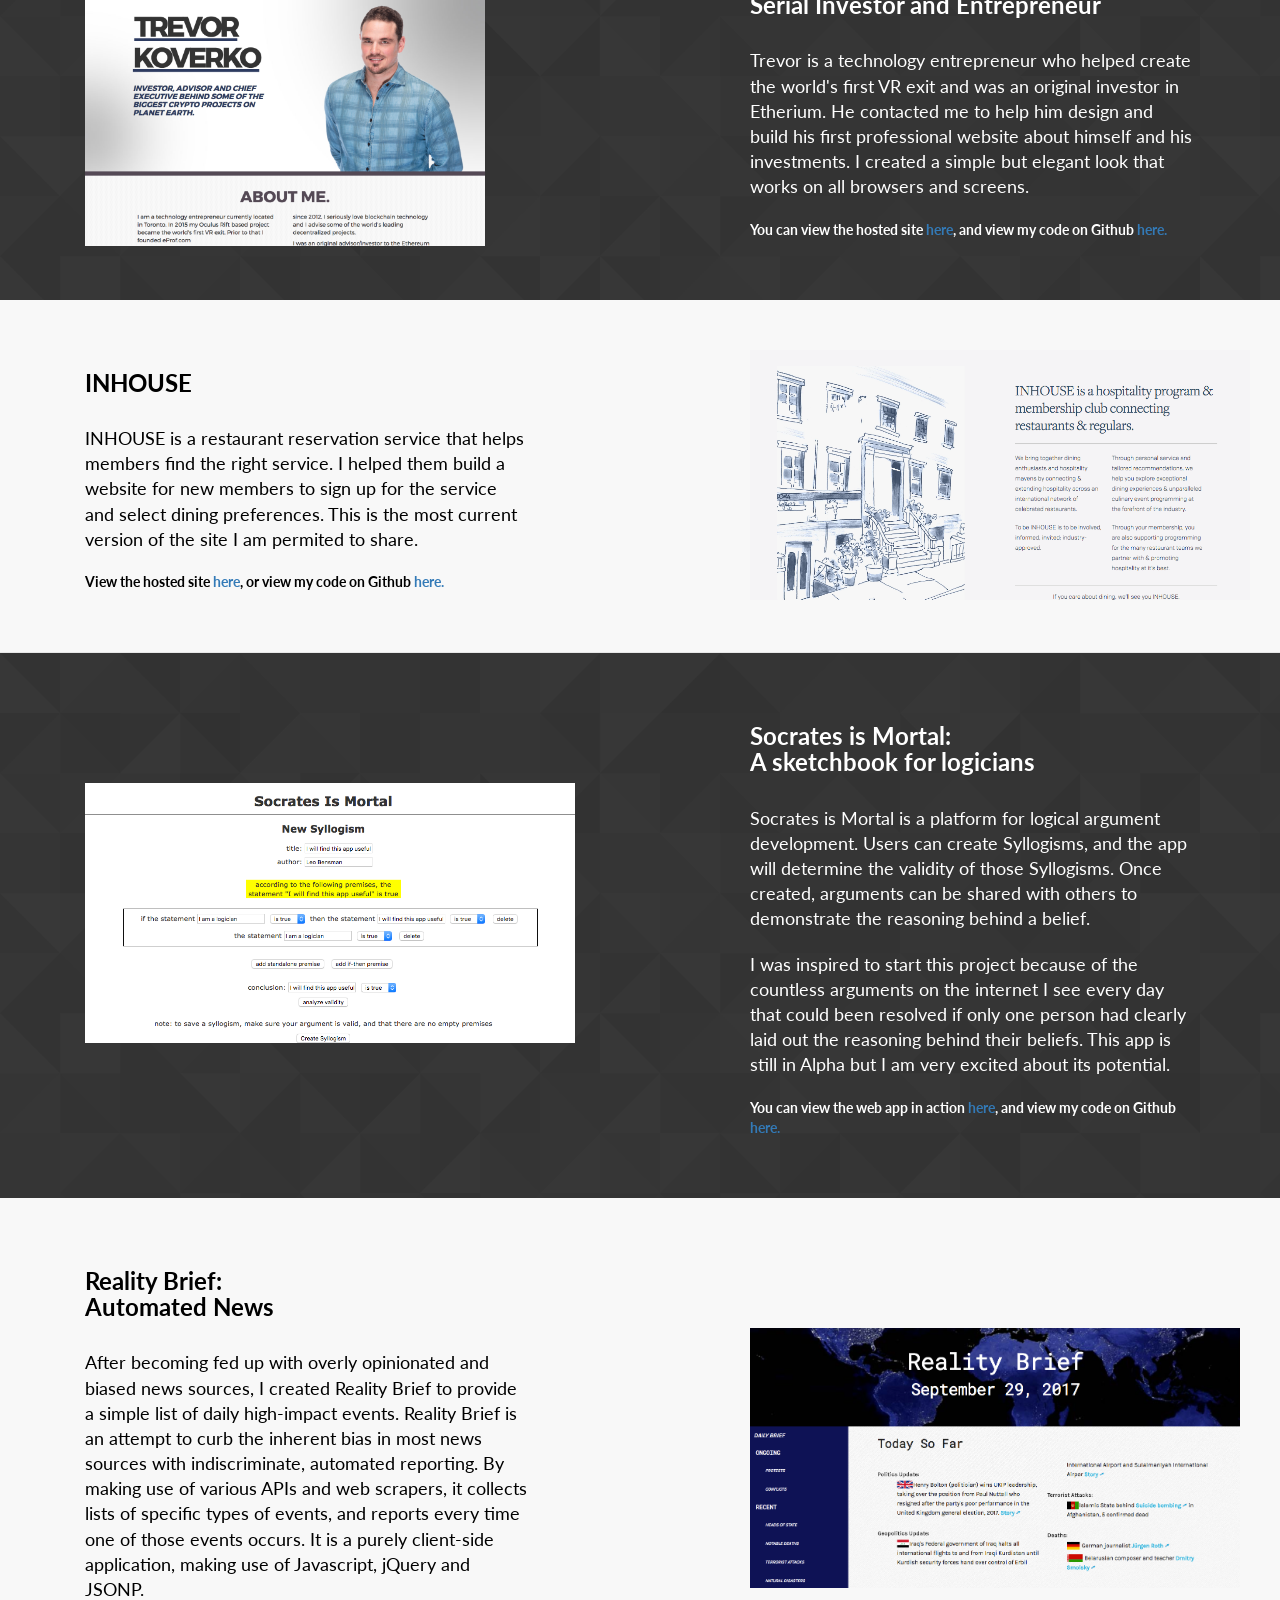
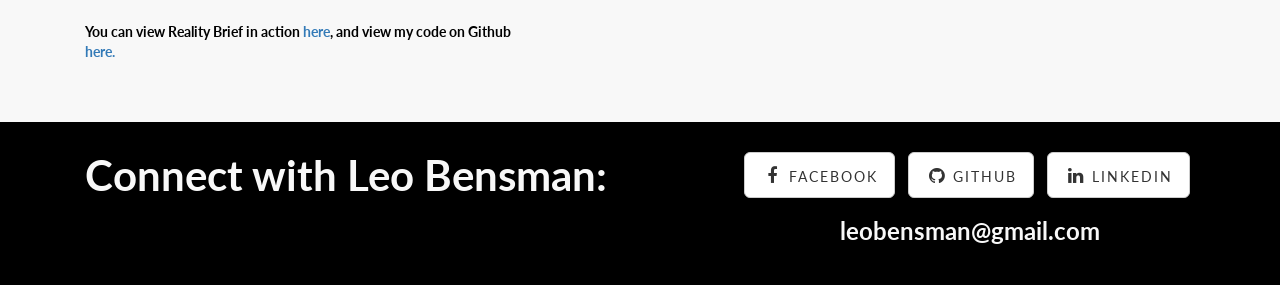
==== commit 155e11f0: "updated information" ====
--- a/index.html
+++ b/index.html
@@ -198,7 +198,7 @@
                 <div class="col-lg-5 col-lg-offset-1 col-sm-push-6  col-sm-6">
                     <div class="clearfix"></div>
                     <h3 class="section-heading">Socrates is Mortal:<br>A sketchbook for logicians</h3>
-                    <p class="lead">Socrates is Mortal is a platform for logical argument development. Users can create Syllogisms, and the app will determine the validity of those Syllogisms. Once created, arguments can be shared with others to demonstrate the reasoning behind a belief. </p><p class="lead">I was inspired to start this project because of the countless arguments on the internet I see every day that could been resolved if only one person had clearly laid out the reasoning behind their beliefs. This app is still in Beta but I am very excited about its potential. <p> You can view the web app in action <a target="_blank" href="http://www.socratesismortal.com">here</a>, and view my code on Github <a target="_blank" href="https://github.com/LeoPCI/socratesismortal/">here.</a></p> 
+                    <p class="lead">Socrates is Mortal is a platform for logical argument development. Users can create Syllogisms, and the app will determine the validity of those Syllogisms. Once created, arguments can be shared with others to demonstrate the reasoning behind a belief. </p><p class="lead">I was inspired to start this project because of the countless arguments on the internet I see every day that could been resolved if only one person had clearly laid out the reasoning behind their beliefs. This app is still in Alpha but I am very excited about its potential. <p> You can view the web app in action <a target="_blank" href="http://www.socratesismortal.com">here</a>, and view my code on Github <a target="_blank" href="https://github.com/LeoPCI/socratesismortal/">here.</a></p> 
                 </div>
                 <div class="col-lg-5 col-sm-pull-6  col-sm-6">
                     <!-- <img class="img-responsive" src="img/SocratesIsMortal.png" alt=""> -->
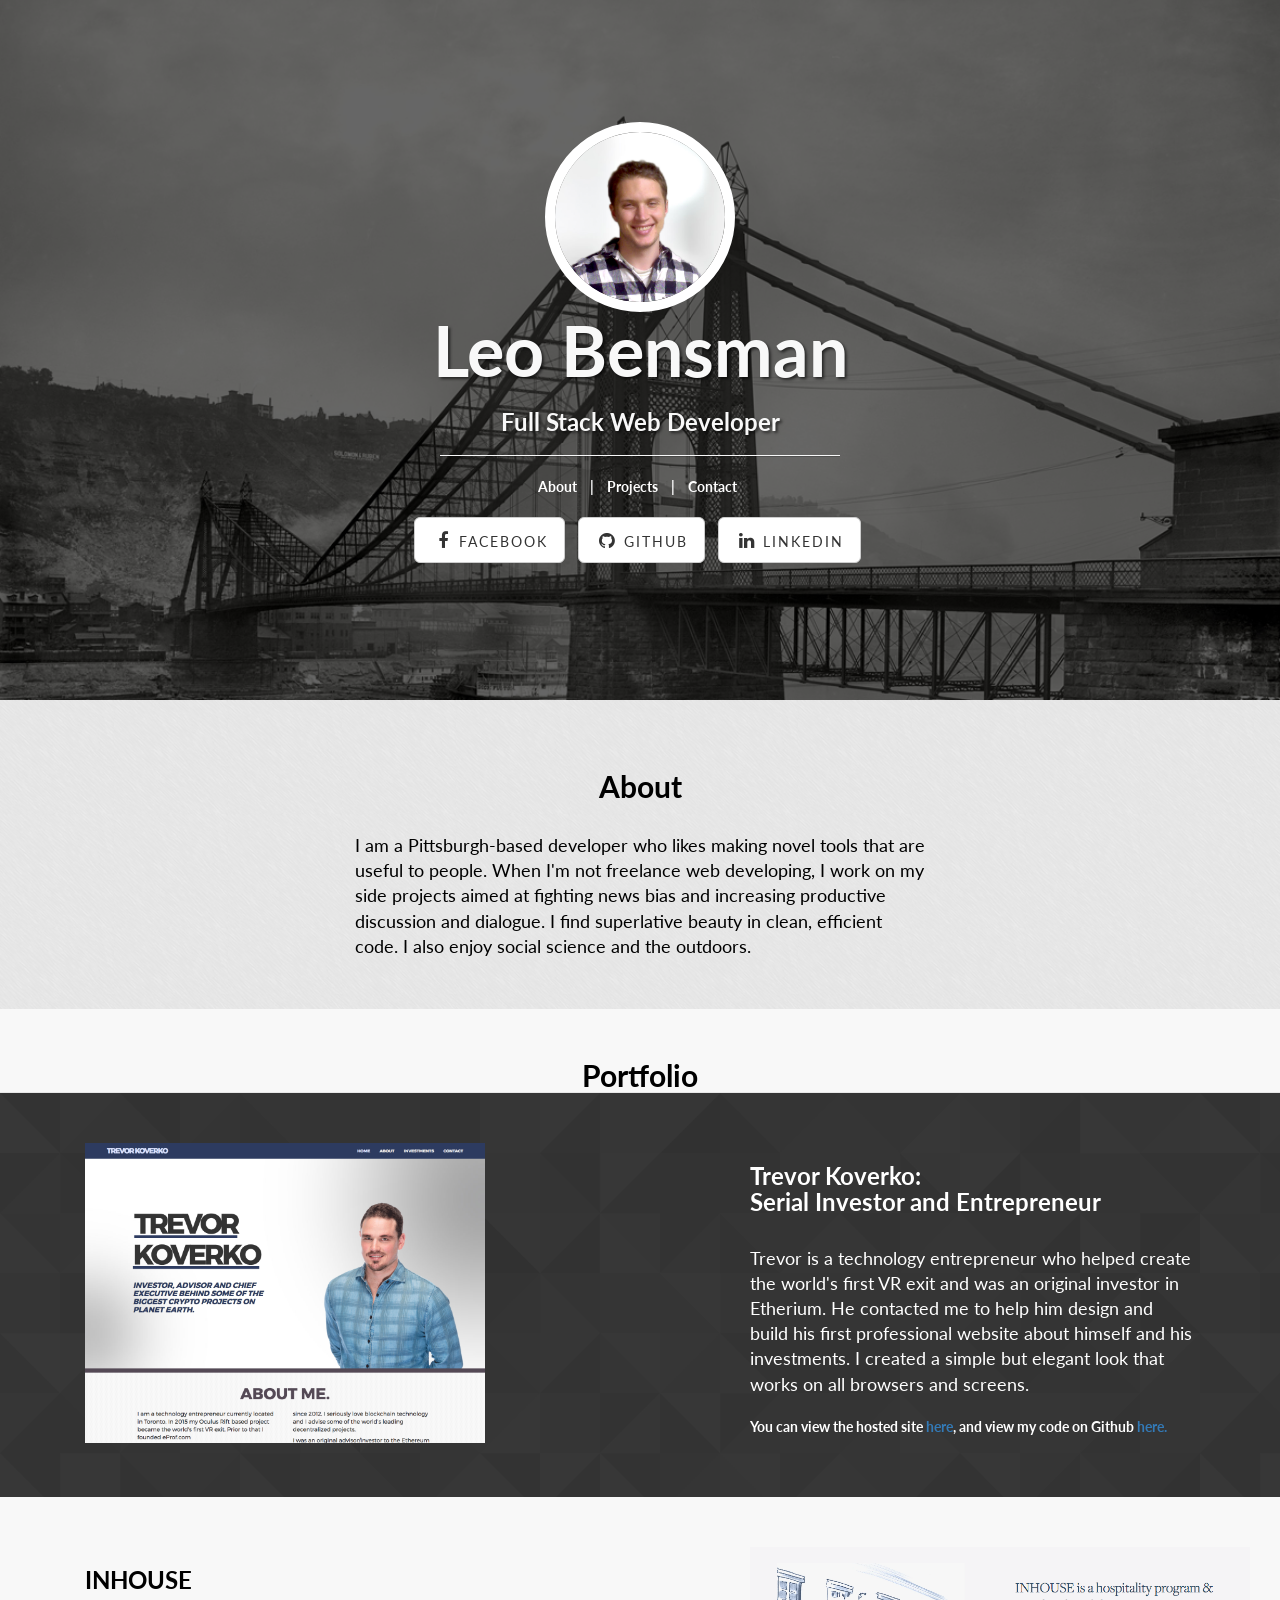
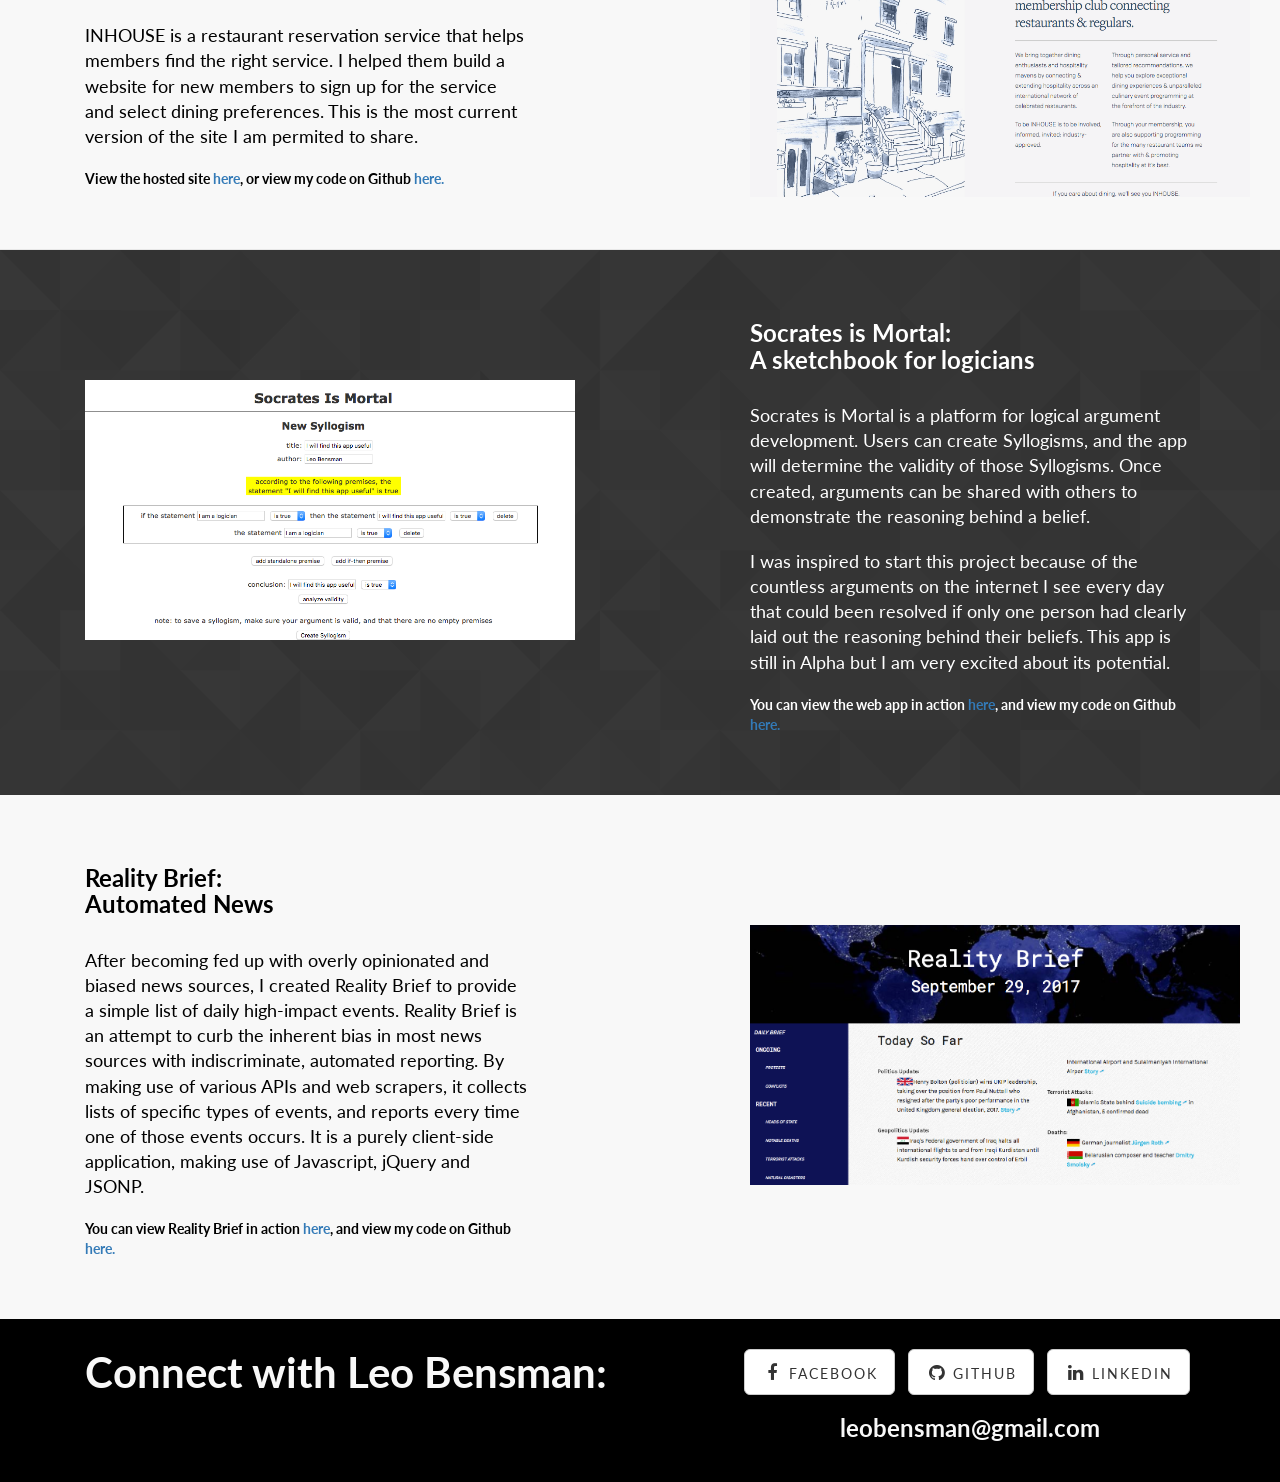
==== commit 8b591def: "removed dead link" ====
--- a/index.html
+++ b/index.html
@@ -113,7 +113,7 @@
 
 	<a  name="projects"></a>
 
-    <div class="content-section-a">
+<!--     <div class="content-section-a">
 
         <div class="container">
 
@@ -132,10 +132,10 @@
                 </div>
             </div>
 
-        </div>
-        <!-- /.container -->
-
-    </div>
+        </div> -->
+        <!-- /.container -->
+
+    <!-- </div> -->
     <!-- /.content-section-a -->
 
 
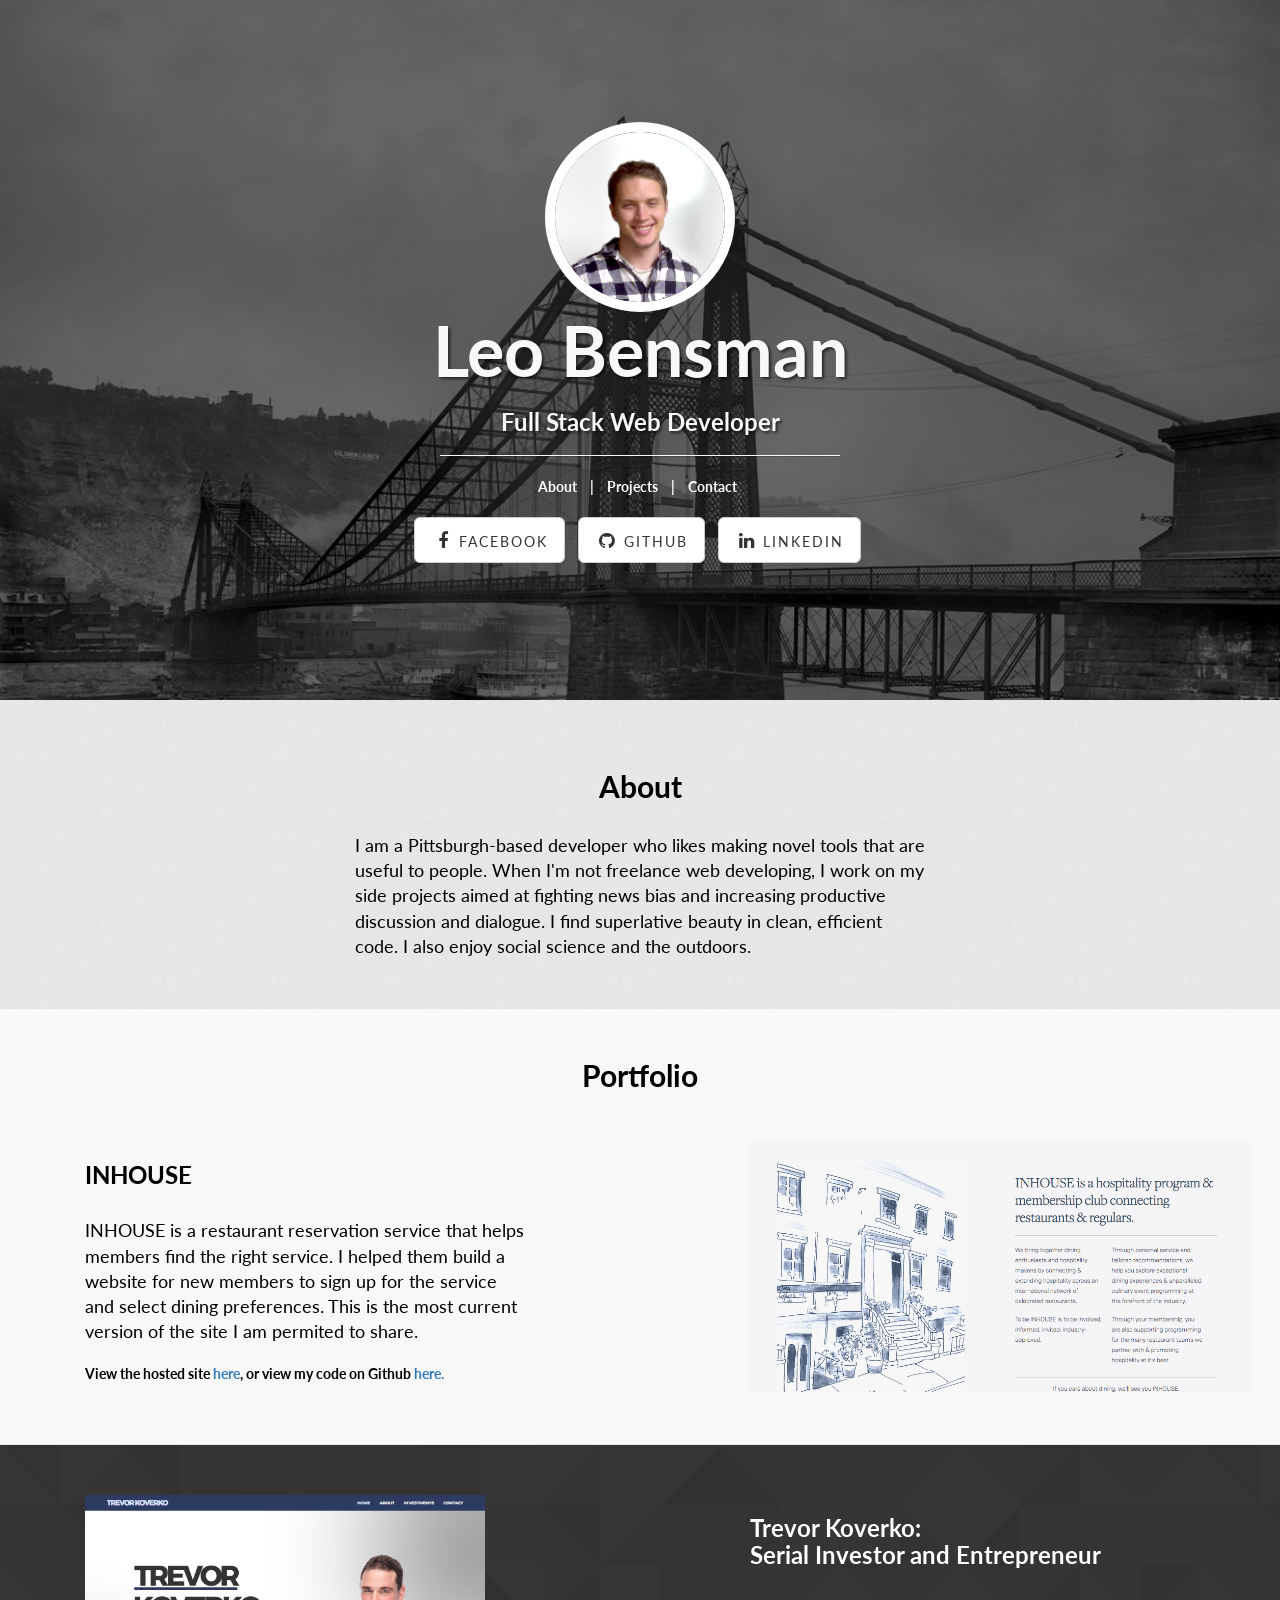
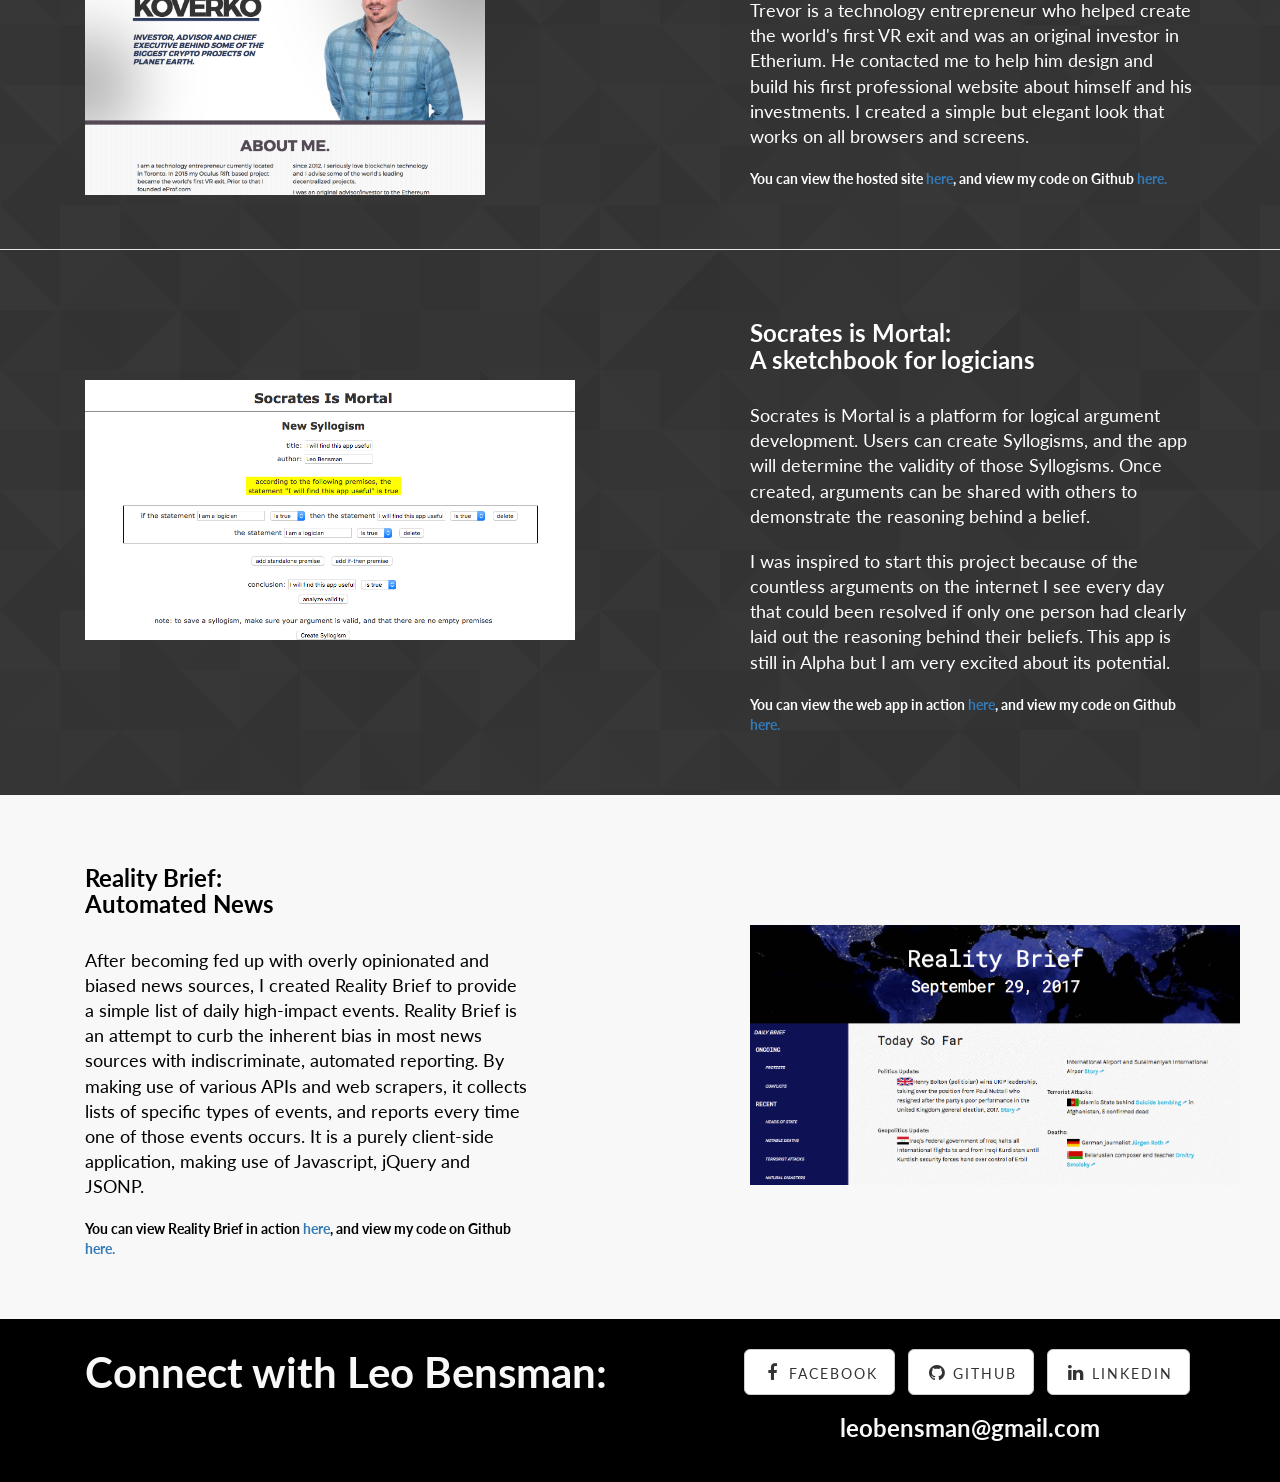
==== commit fa5d6e29: "removed dead link" ====
--- a/index.html
+++ b/index.html
@@ -138,6 +138,29 @@
     <!-- </div> -->
     <!-- /.content-section-a -->
 
+   <div class="content-section-a">
+
+        <div class="container">
+            <div class="row">
+                <div class="col-lg-5 col-sm-6">
+                    <h3 class="section-heading">INHOUSE</h3>
+                    <p class="lead">INHOUSE is a restaurant reservation service that helps members find the right service. I helped them build a website for new members to sign up for the service and select dining preferences. This is the most current version of the site I am permited to share. <p> View the hosted site <a target="_blank" href="https://leopci.github.io/INHOUSE/">here</a>, or view my code on Github <a target="_blank" href="https://github.com/LeoPCI/INHOUSE">here.</a></p>
+                </div>
+                <div class="col-lg-5 col-lg-offset-2 col-sm-6">
+                    <!-- <img class="img-responsive" src="img/news_machine.png" alt="">-->
+                    <div class="webpiece" id="inhouse">
+                        <div class="clickme">
+                            <a target="_blank" href="https://leopci.github.io/INHOUSE/"><div class="rightclick">visit website</div></a><a target="_blank" href="https://github.com/LeoPCI/INHOUSE"><div class="leftclick">view code on Github</div></a>
+                        </div>
+                    </div>
+                </div>
+            </div>
+
+        </div>
+        <!-- /.container -->
+
+    </div>
+    <!-- /.content-section-a -->
 
     <div class="content-section-b">
 
@@ -165,30 +188,6 @@
     </div>
 
     <!-- /.content-section-b -->
-
-    <div class="content-section-a">
-
-        <div class="container">
-            <div class="row">
-                <div class="col-lg-5 col-sm-6">
-                    <h3 class="section-heading">INHOUSE</h3>
-                    <p class="lead">INHOUSE is a restaurant reservation service that helps members find the right service. I helped them build a website for new members to sign up for the service and select dining preferences. This is the most current version of the site I am permited to share. <p> View the hosted site <a target="_blank" href="https://leopci.github.io/INHOUSE/">here</a>, or view my code on Github <a target="_blank" href="https://github.com/LeoPCI/INHOUSE">here.</a></p>
-                </div>
-                <div class="col-lg-5 col-lg-offset-2 col-sm-6">
-                    <!-- <img class="img-responsive" src="img/news_machine.png" alt="">-->
-                    <div class="webpiece" id="inhouse">
-                        <div class="clickme">
-                            <a target="_blank" href="https://leopci.github.io/INHOUSE/"><div class="rightclick">visit website</div></a><a target="_blank" href="https://github.com/LeoPCI/INHOUSE"><div class="leftclick">view code on Github</div></a>
-                        </div>
-                    </div>
-                </div>
-            </div>
-
-        </div>
-        <!-- /.container -->
-
-    </div>
-    <!-- /.content-section-a -->
 
     <div class="content-section-b">
 
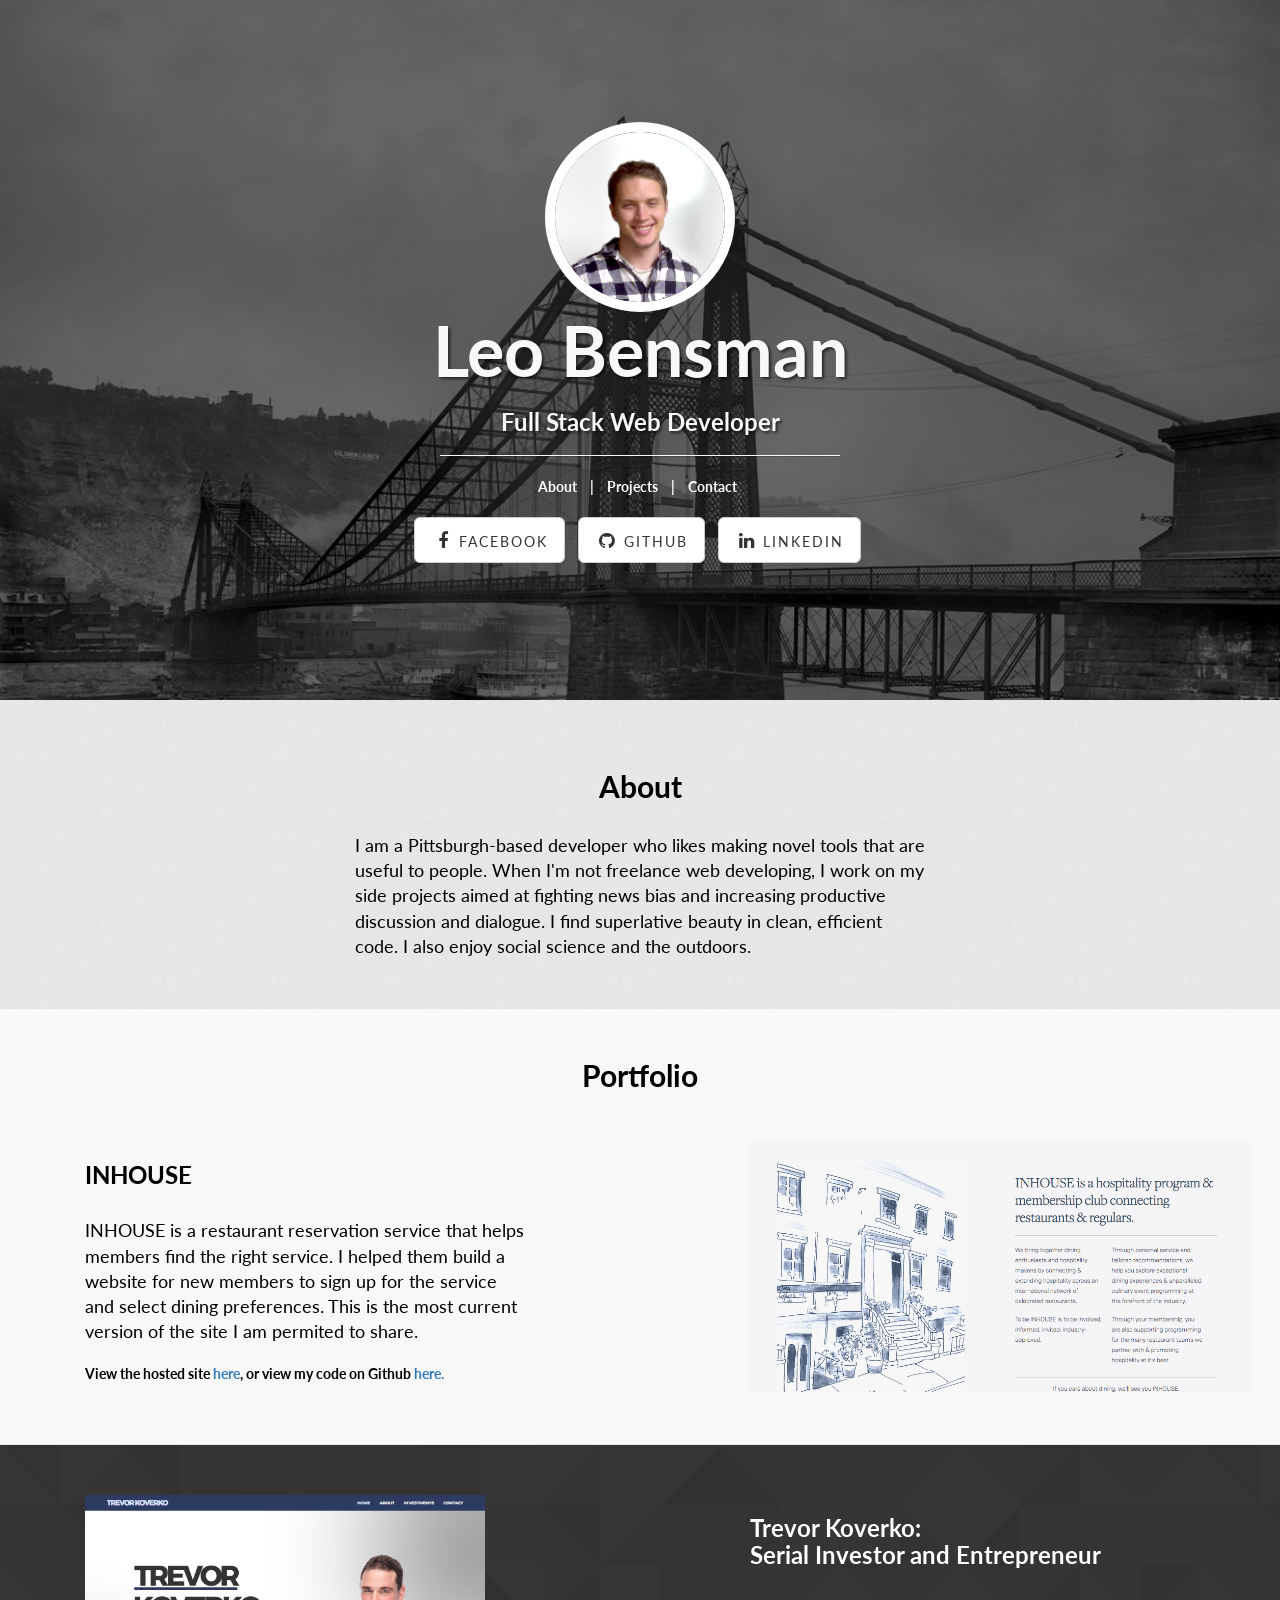
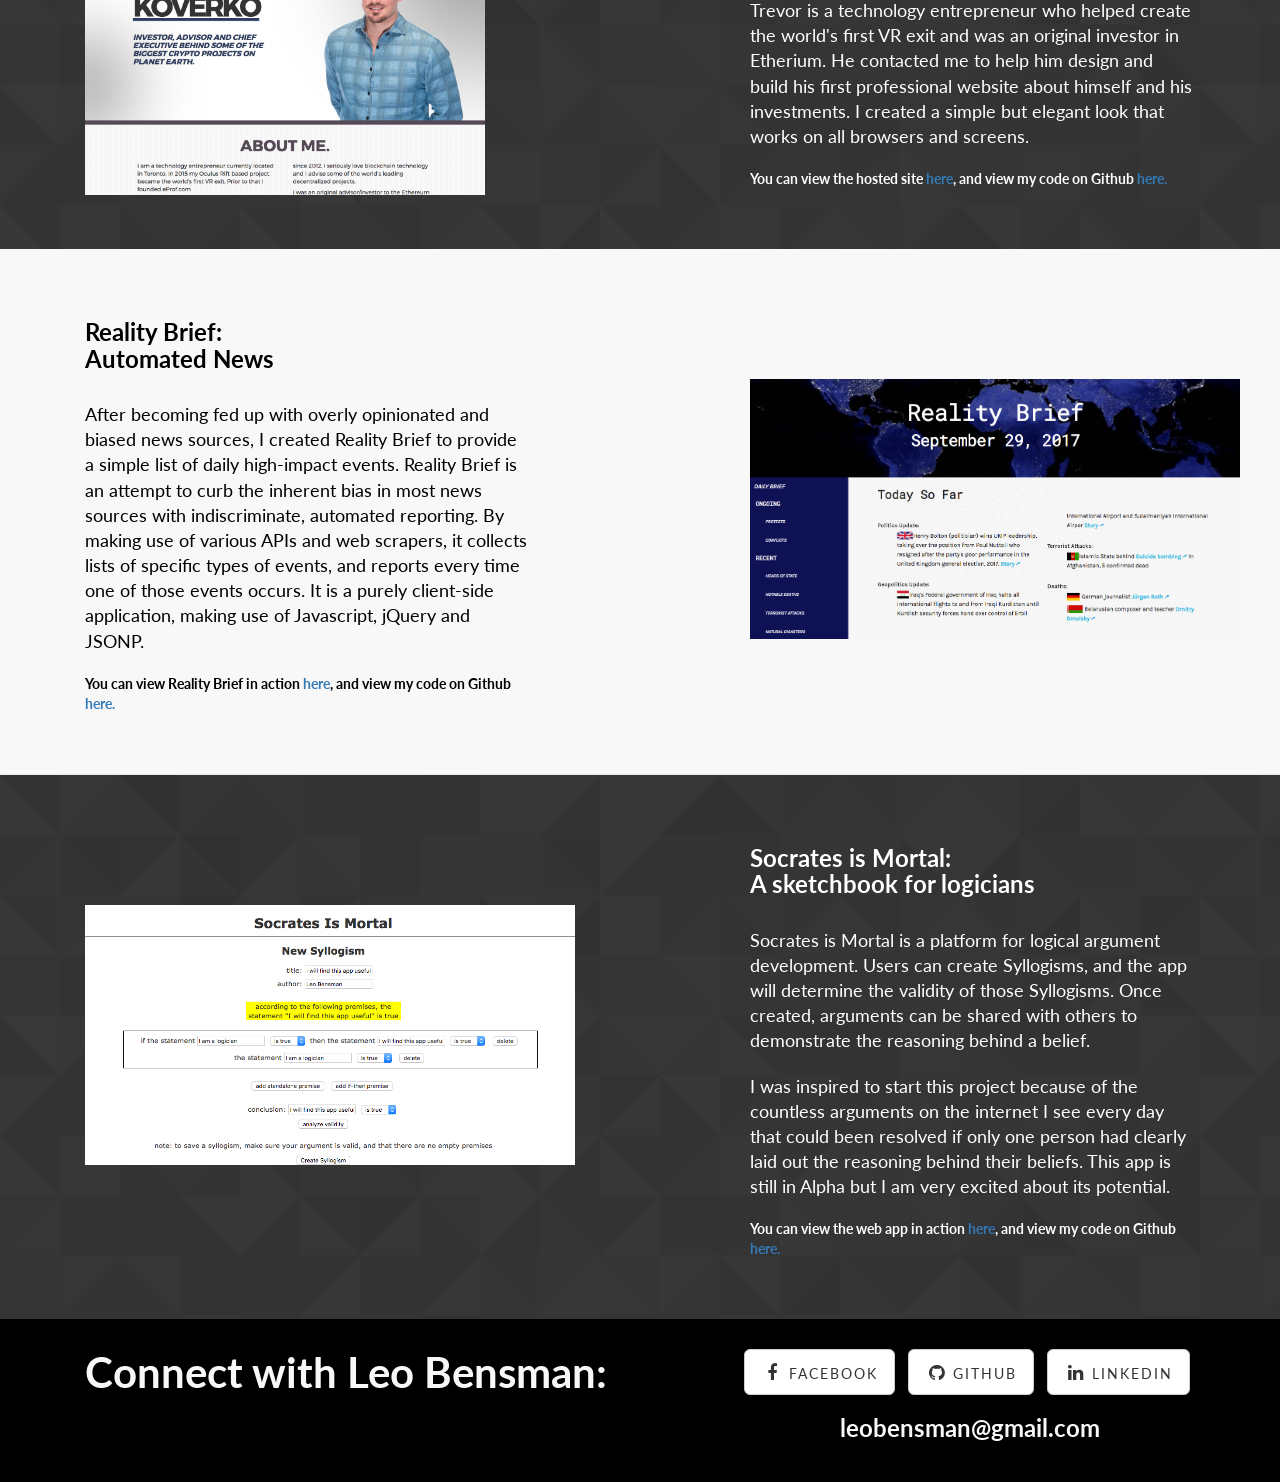
==== commit 7abf1658: "removed dead link" ====
--- a/index.html
+++ b/index.html
@@ -189,6 +189,31 @@
 
     <!-- /.content-section-b -->
 
+
+    <div class="content-section-a">
+
+        <div class="container">
+            <div class="row">
+                <div class="col-lg-5 col-sm-6">
+                    <h3 class="section-heading">Reality Brief:<br>Automated News</h3>
+                    <p class="lead">After becoming fed up with overly opinionated and biased news sources, I created Reality Brief to provide a simple list of daily high-impact events. Reality Brief is an attempt to curb the inherent bias in most news sources with indiscriminate, automated reporting. By making use of various APIs and web scrapers, it collects lists of specific types of events, and reports every time one of those events occurs. It is a purely client-side application, making use of Javascript, jQuery and JSONP. <p> You can view Reality Brief in action <a target="_blank" href="http://www.realitybrief.com">here</a>, and view my code on Github <a target="_blank" href="https://github.com/LeoPCI/news_machine/">here.</a></p>
+                </div>
+                <div class="col-lg-5 col-lg-offset-2 col-sm-6">
+                    <!-- <img class="img-responsive" src="img/news_machine.png" alt="">-->
+                    <div class="webpiece" id="news">
+                        <div class="clickme">
+                            <a target="_blank" href="http://www.realitybrief.com"><div class="rightclick">visit website</div></a><a target="_blank" href="https://github.com/LeoPCI/news_machine/"><div class="leftclick">view code on Github</div></a>
+                        </div>
+                    </div>
+                </div>
+            </div>
+
+        </div>
+        <!-- /.container -->
+
+    </div>
+    <!-- /.content-section-a -->
+
     <div class="content-section-b">
 
         <div class="container">
@@ -215,29 +240,6 @@
     </div>
 
 
-    <div class="content-section-a">
-
-        <div class="container">
-            <div class="row">
-                <div class="col-lg-5 col-sm-6">
-                    <h3 class="section-heading">Reality Brief:<br>Automated News</h3>
-                    <p class="lead">After becoming fed up with overly opinionated and biased news sources, I created Reality Brief to provide a simple list of daily high-impact events. Reality Brief is an attempt to curb the inherent bias in most news sources with indiscriminate, automated reporting. By making use of various APIs and web scrapers, it collects lists of specific types of events, and reports every time one of those events occurs. It is a purely client-side application, making use of Javascript, jQuery and JSONP. <p> You can view Reality Brief in action <a target="_blank" href="http://www.realitybrief.com">here</a>, and view my code on Github <a target="_blank" href="https://github.com/LeoPCI/news_machine/">here.</a></p>
-                </div>
-                <div class="col-lg-5 col-lg-offset-2 col-sm-6">
-                    <!-- <img class="img-responsive" src="img/news_machine.png" alt="">-->
-                    <div class="webpiece" id="news">
-                        <div class="clickme">
-                            <a target="_blank" href="http://www.realitybrief.com"><div class="rightclick">visit website</div></a><a target="_blank" href="https://github.com/LeoPCI/news_machine/"><div class="leftclick">view code on Github</div></a>
-                        </div>
-                    </div>
-                </div>
-            </div>
-
-        </div>
-        <!-- /.container -->
-
-    </div>
-    <!-- /.content-section-a -->
 
     <!-- /.content-section-b -->
 
